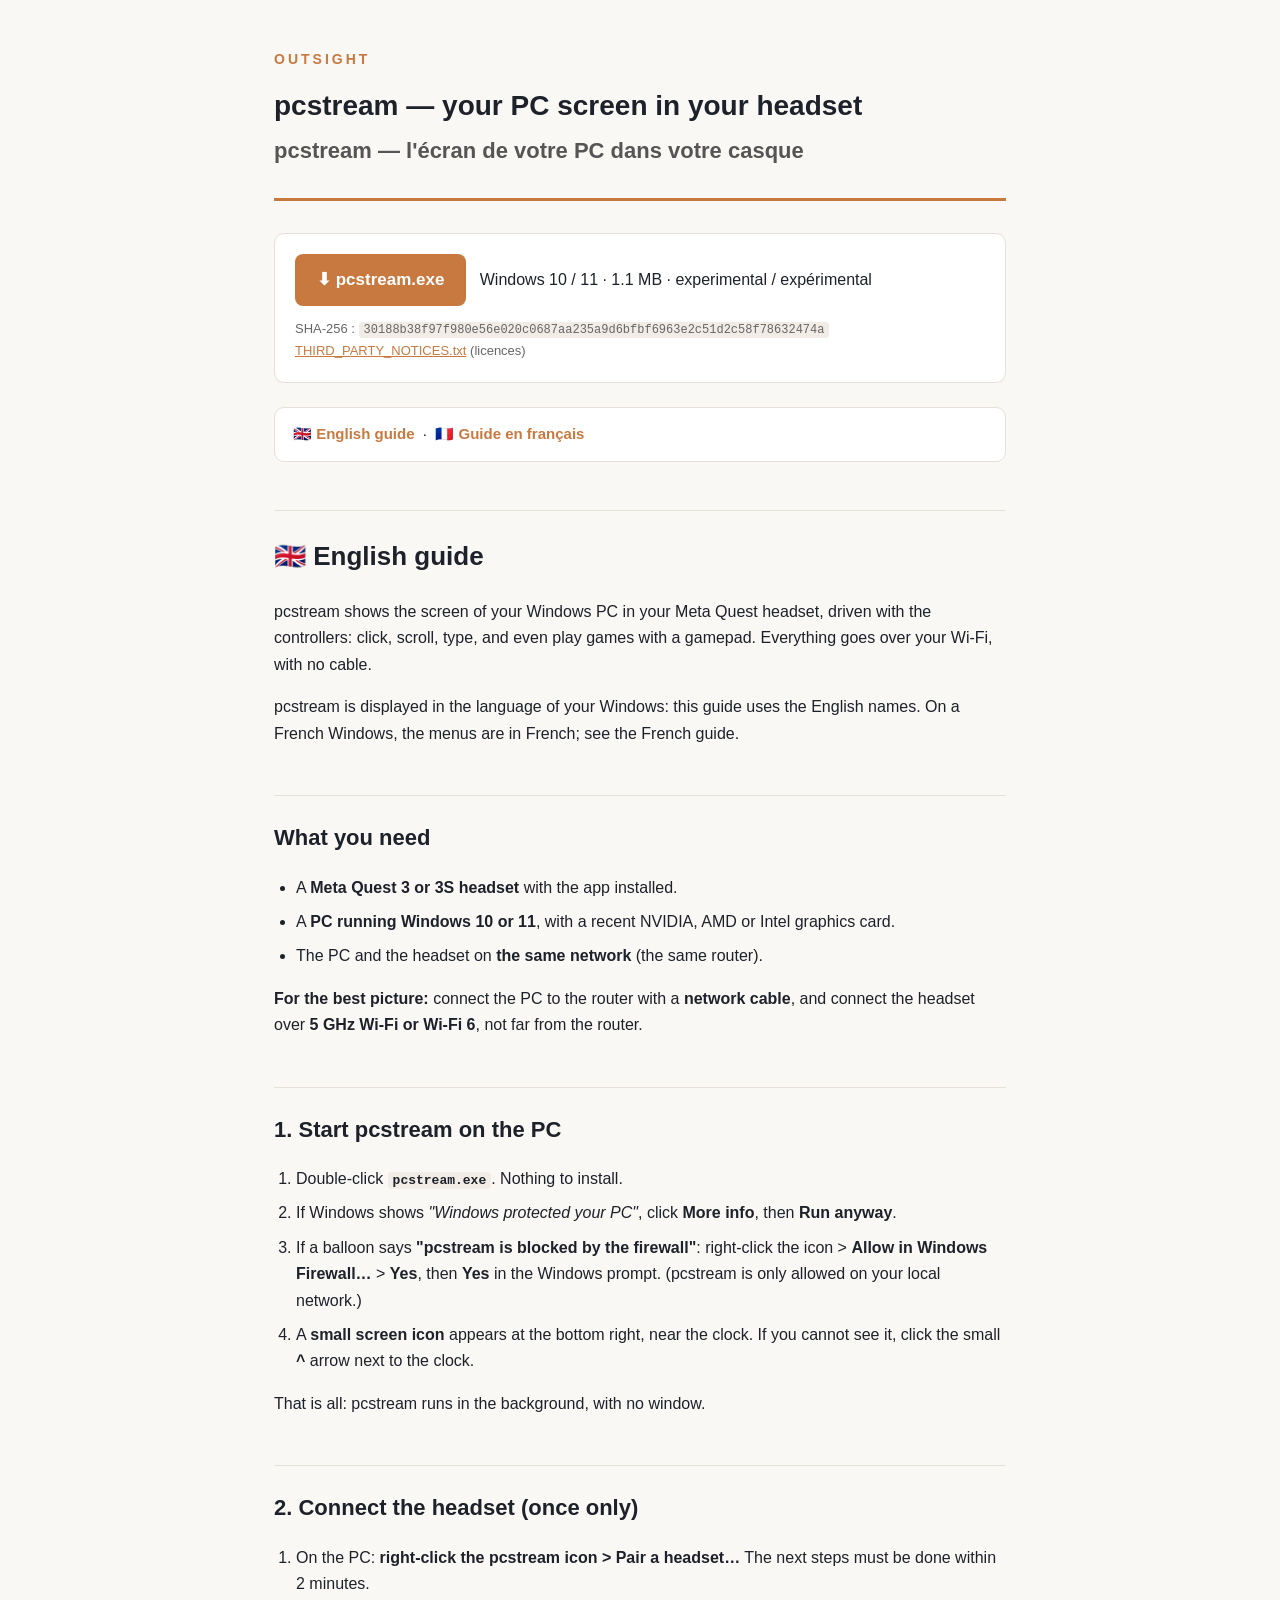
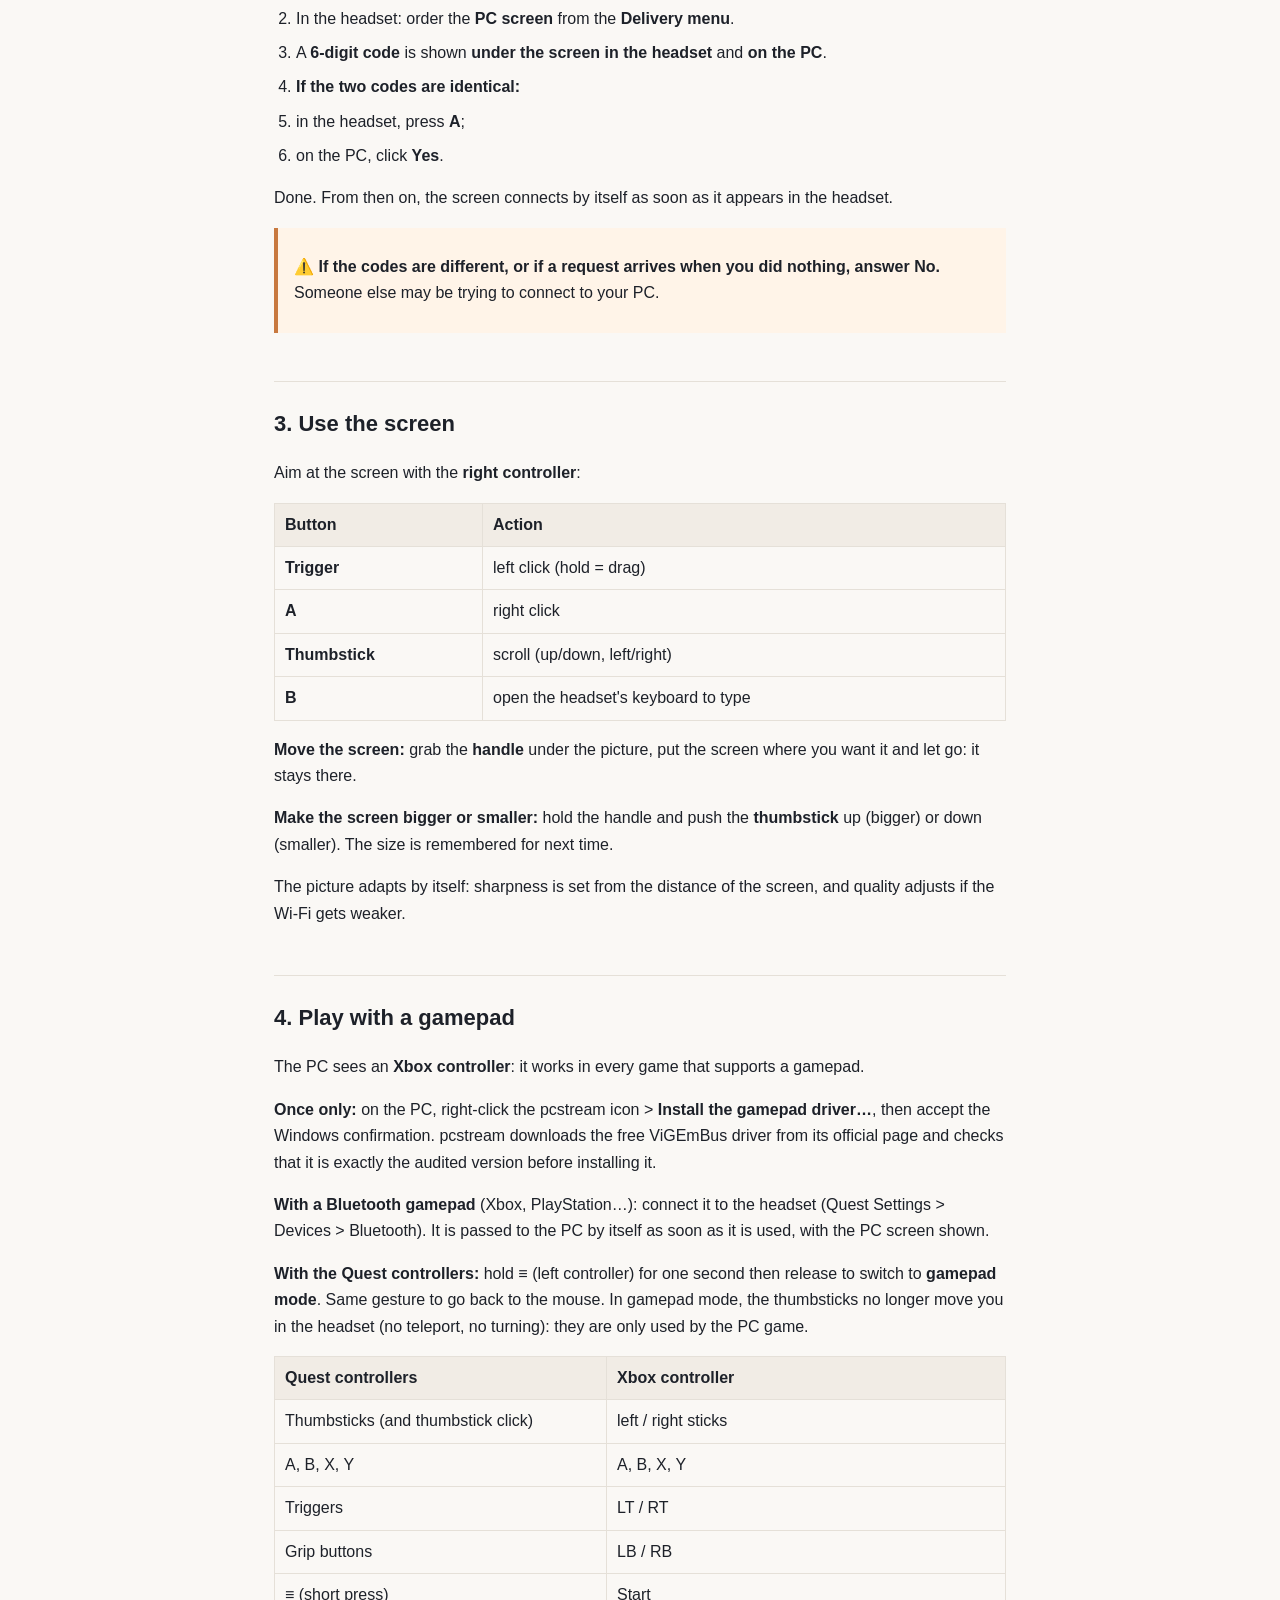
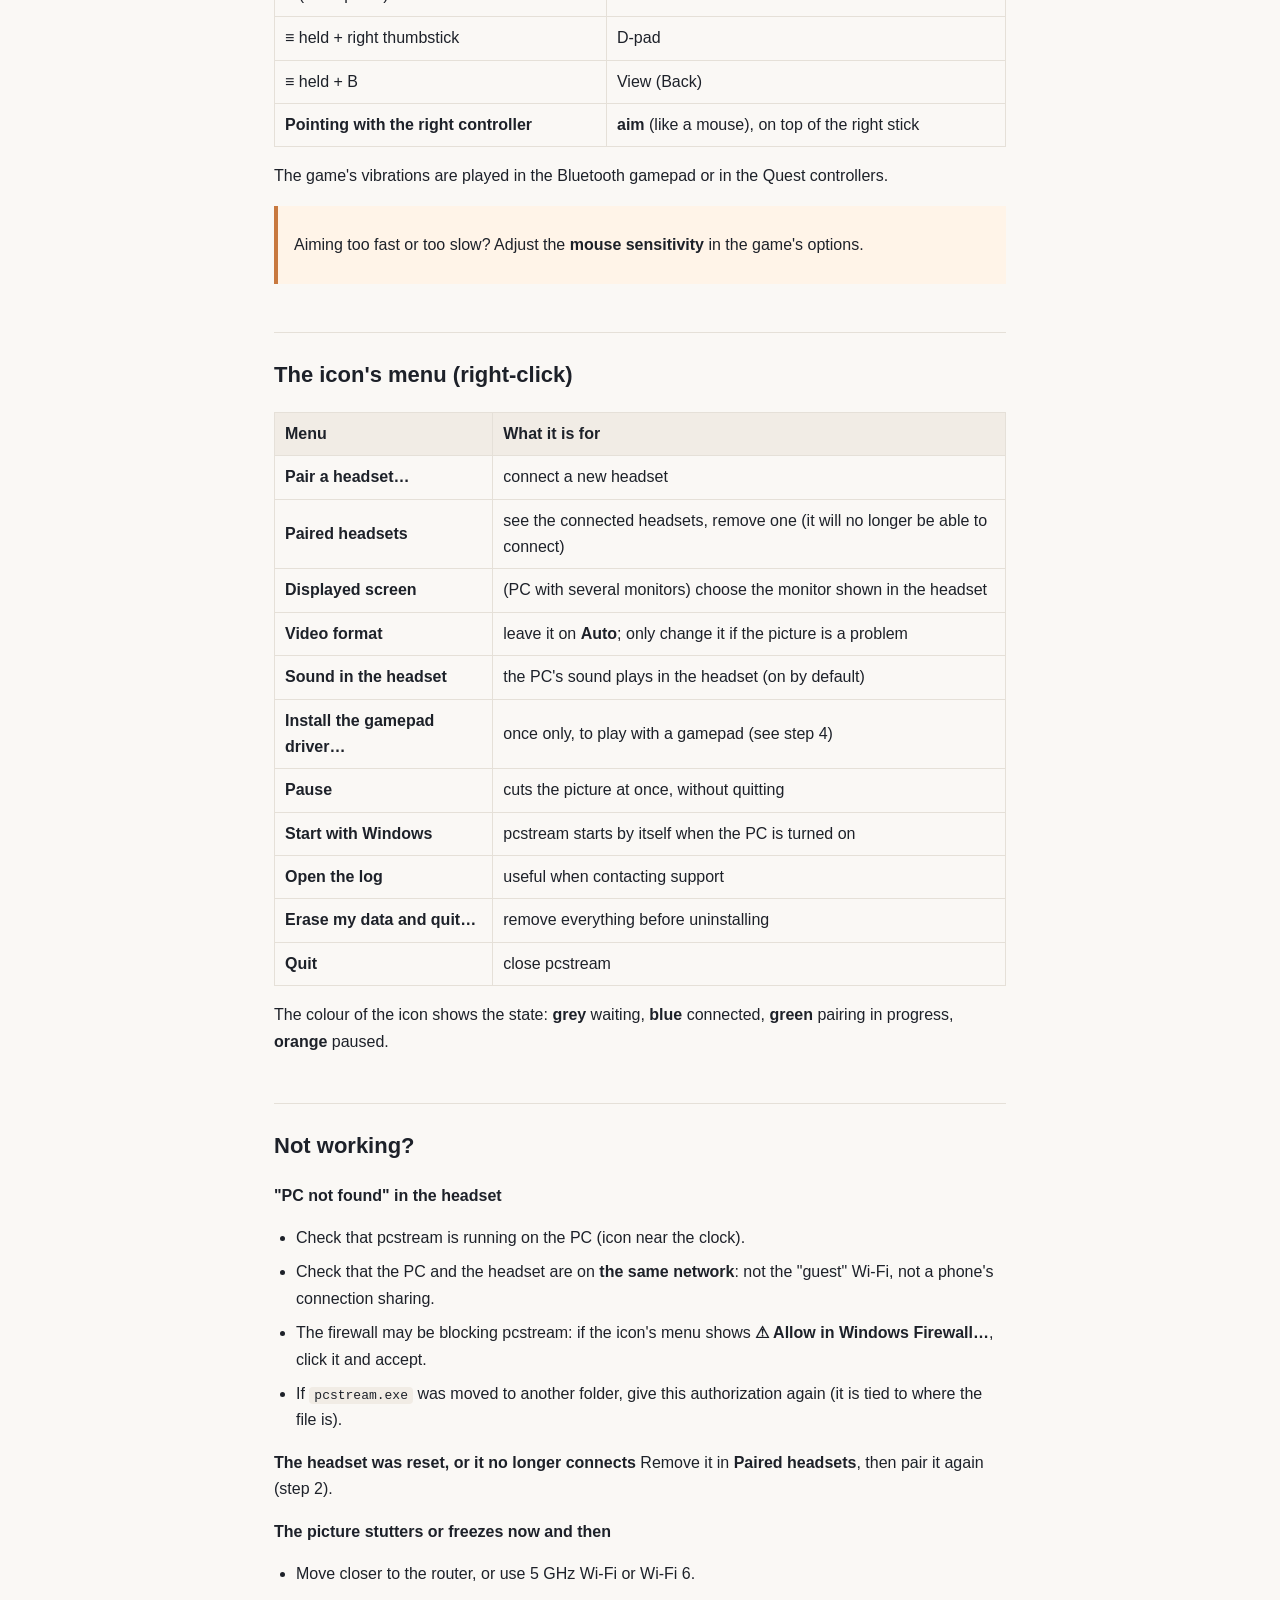
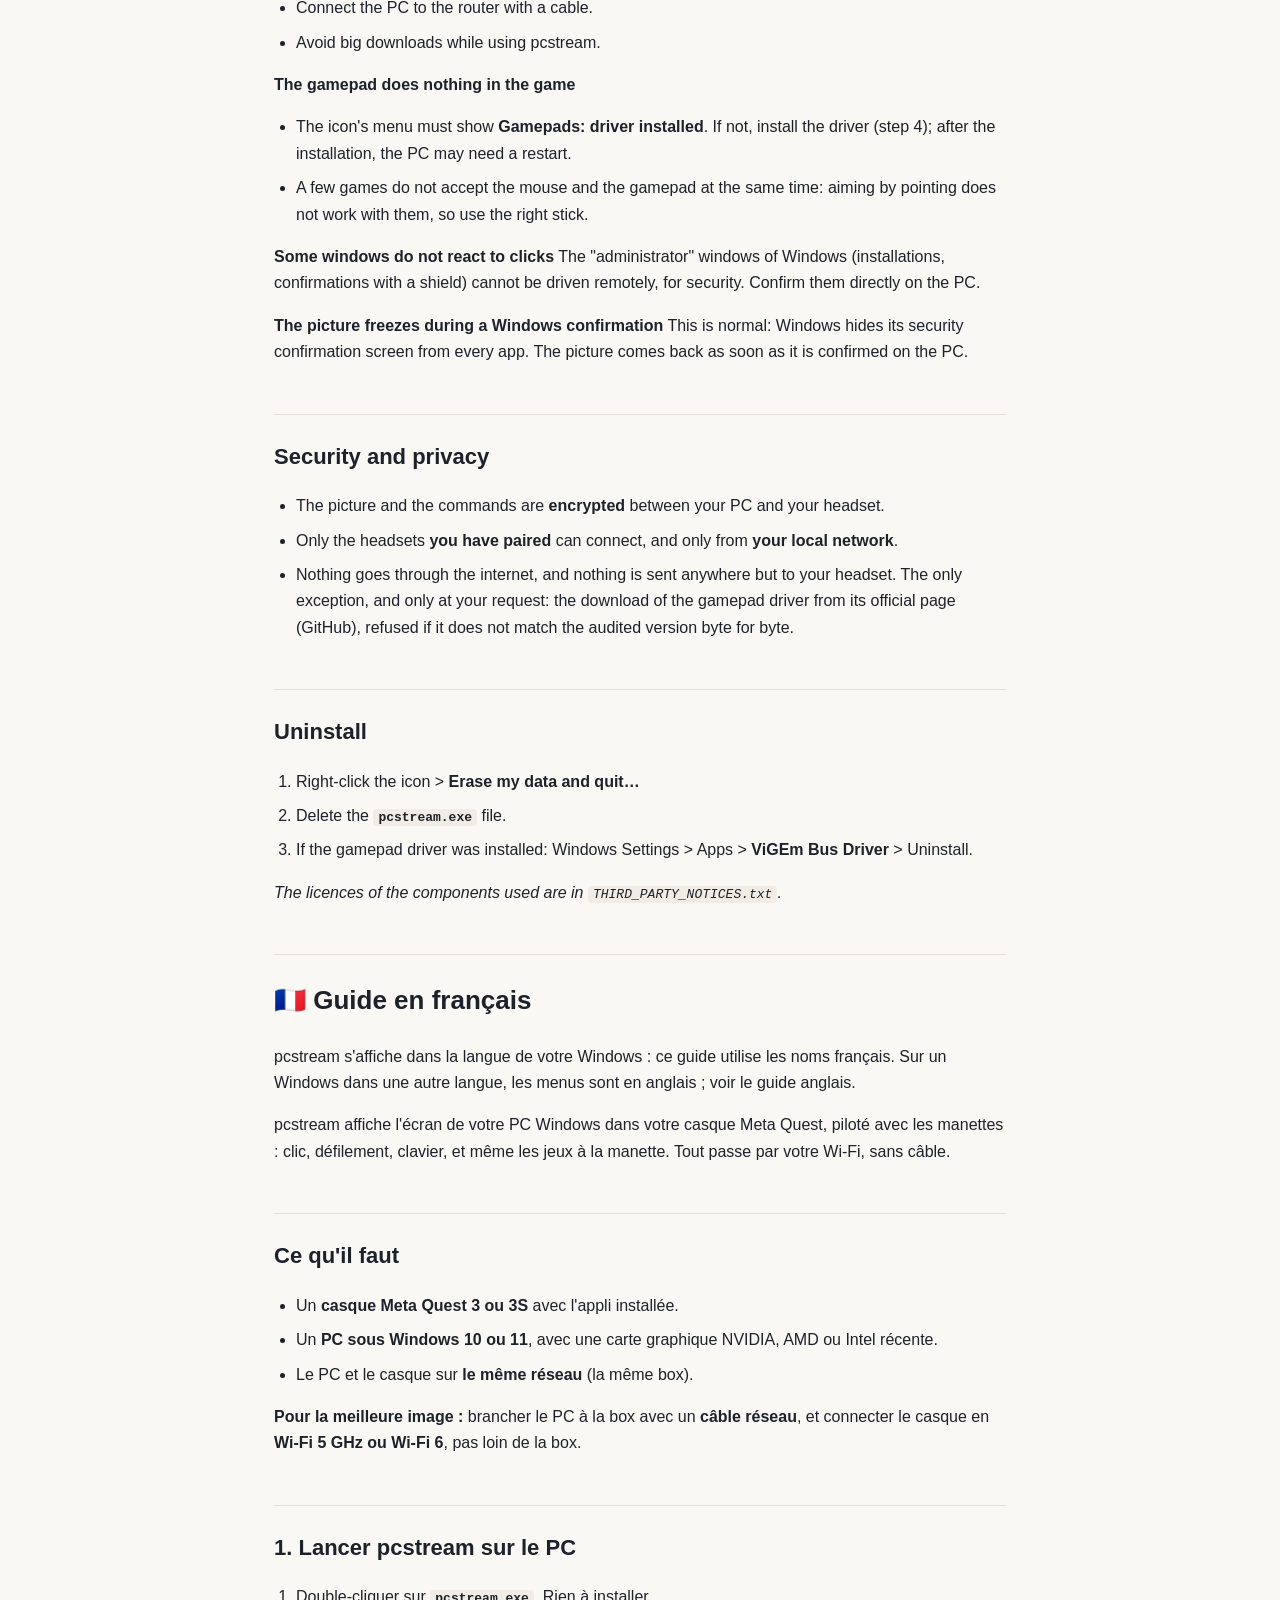
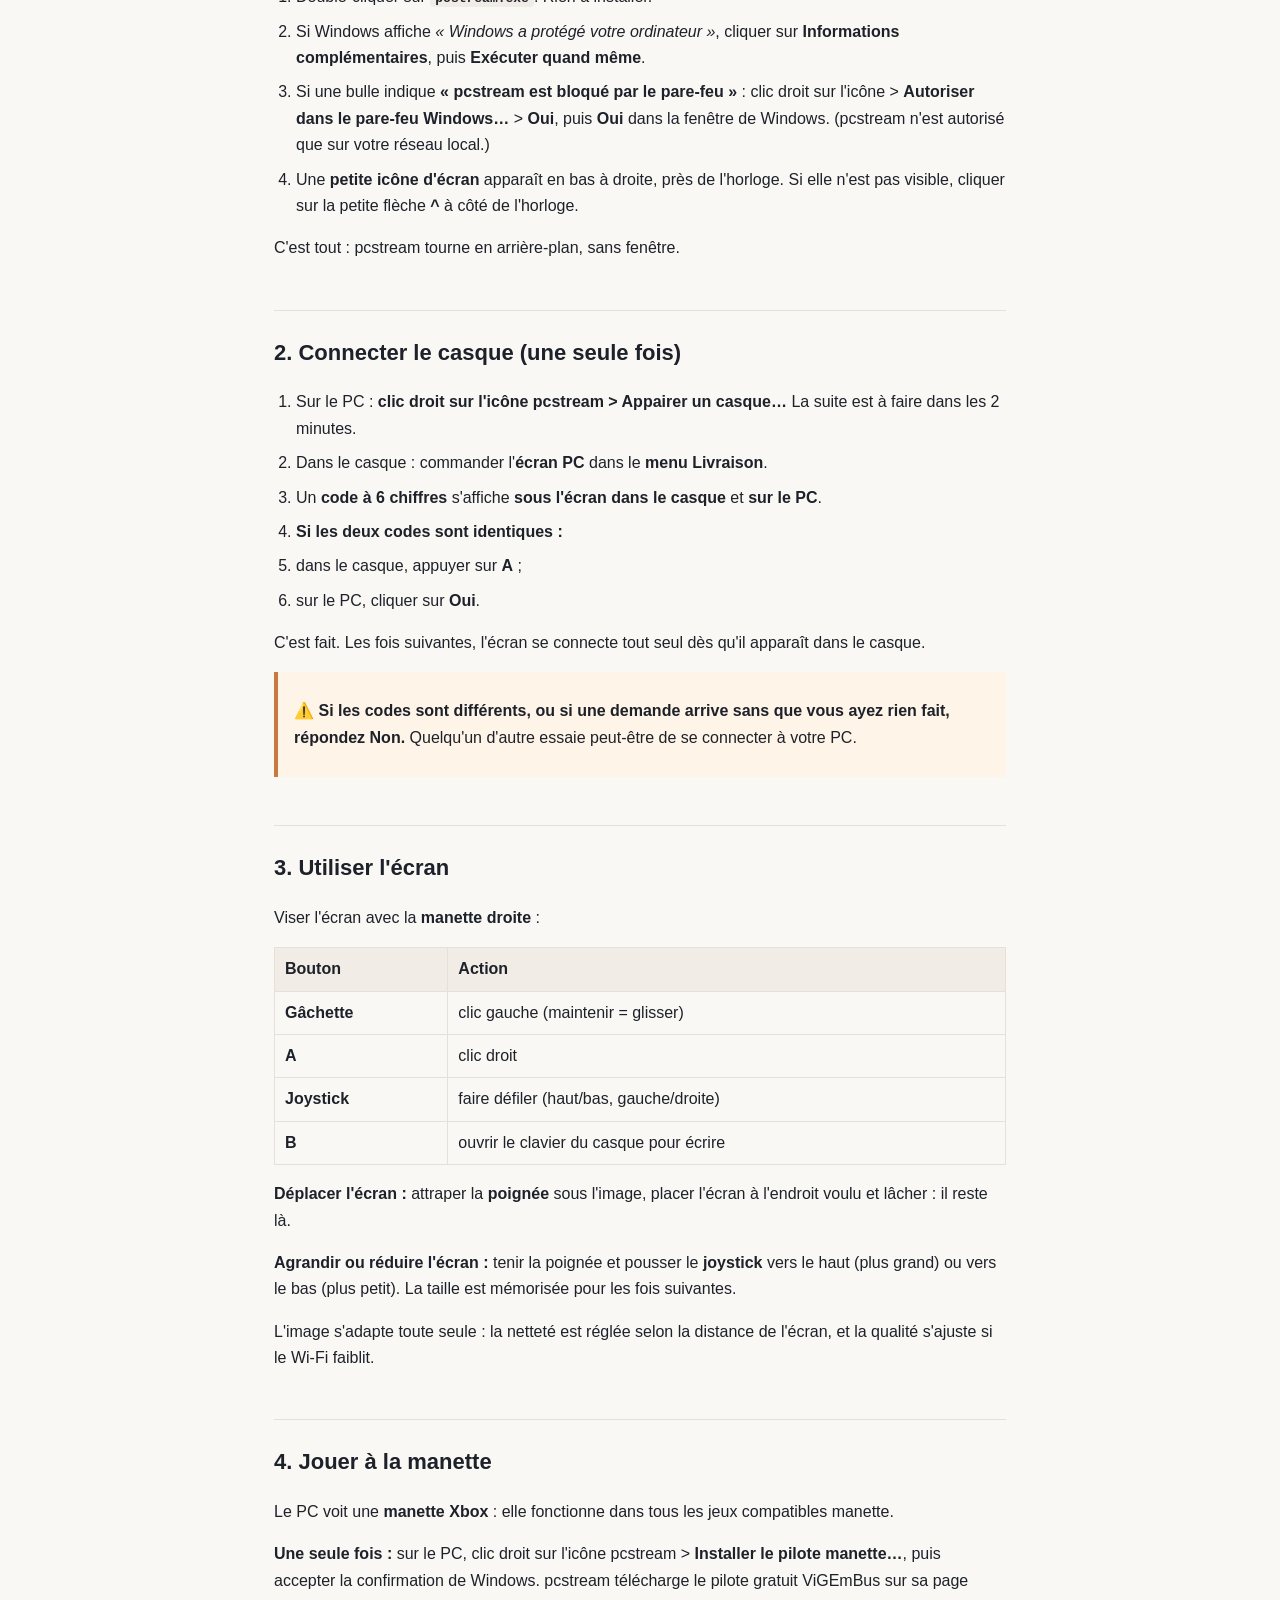
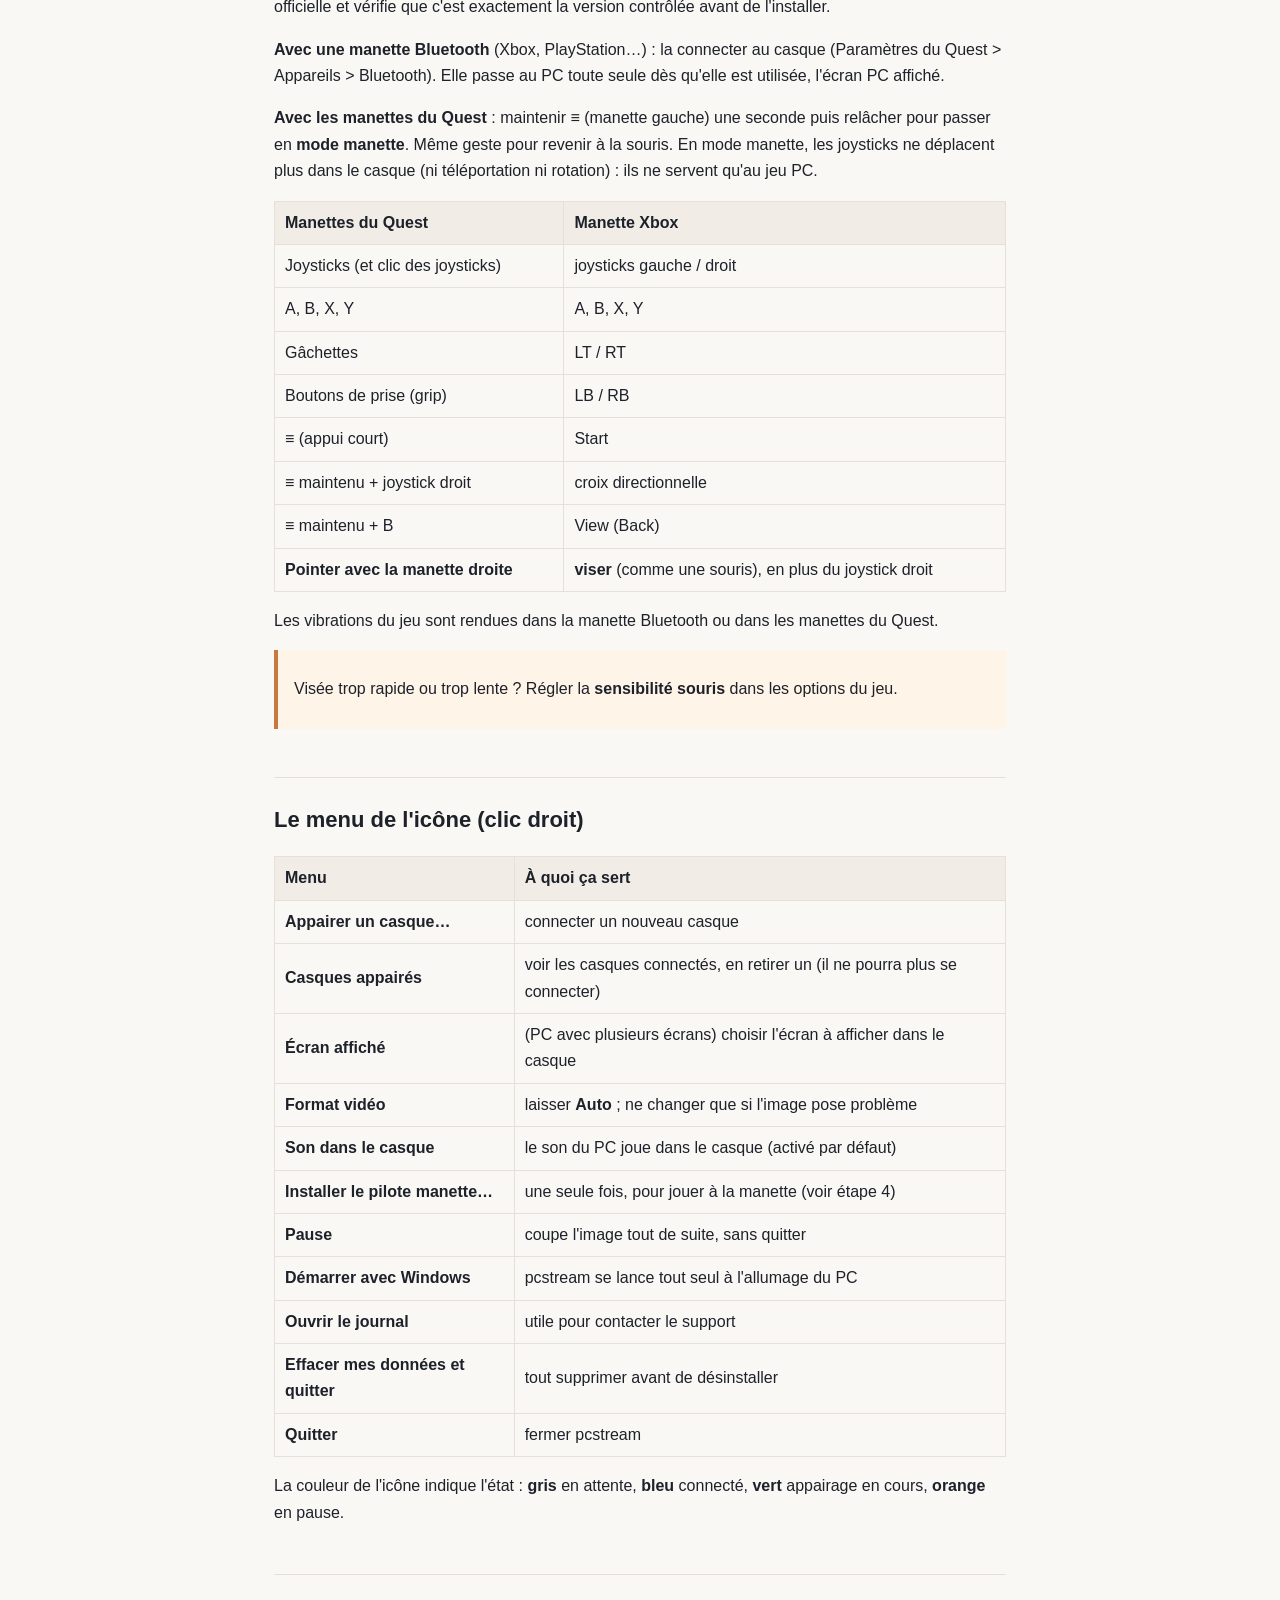
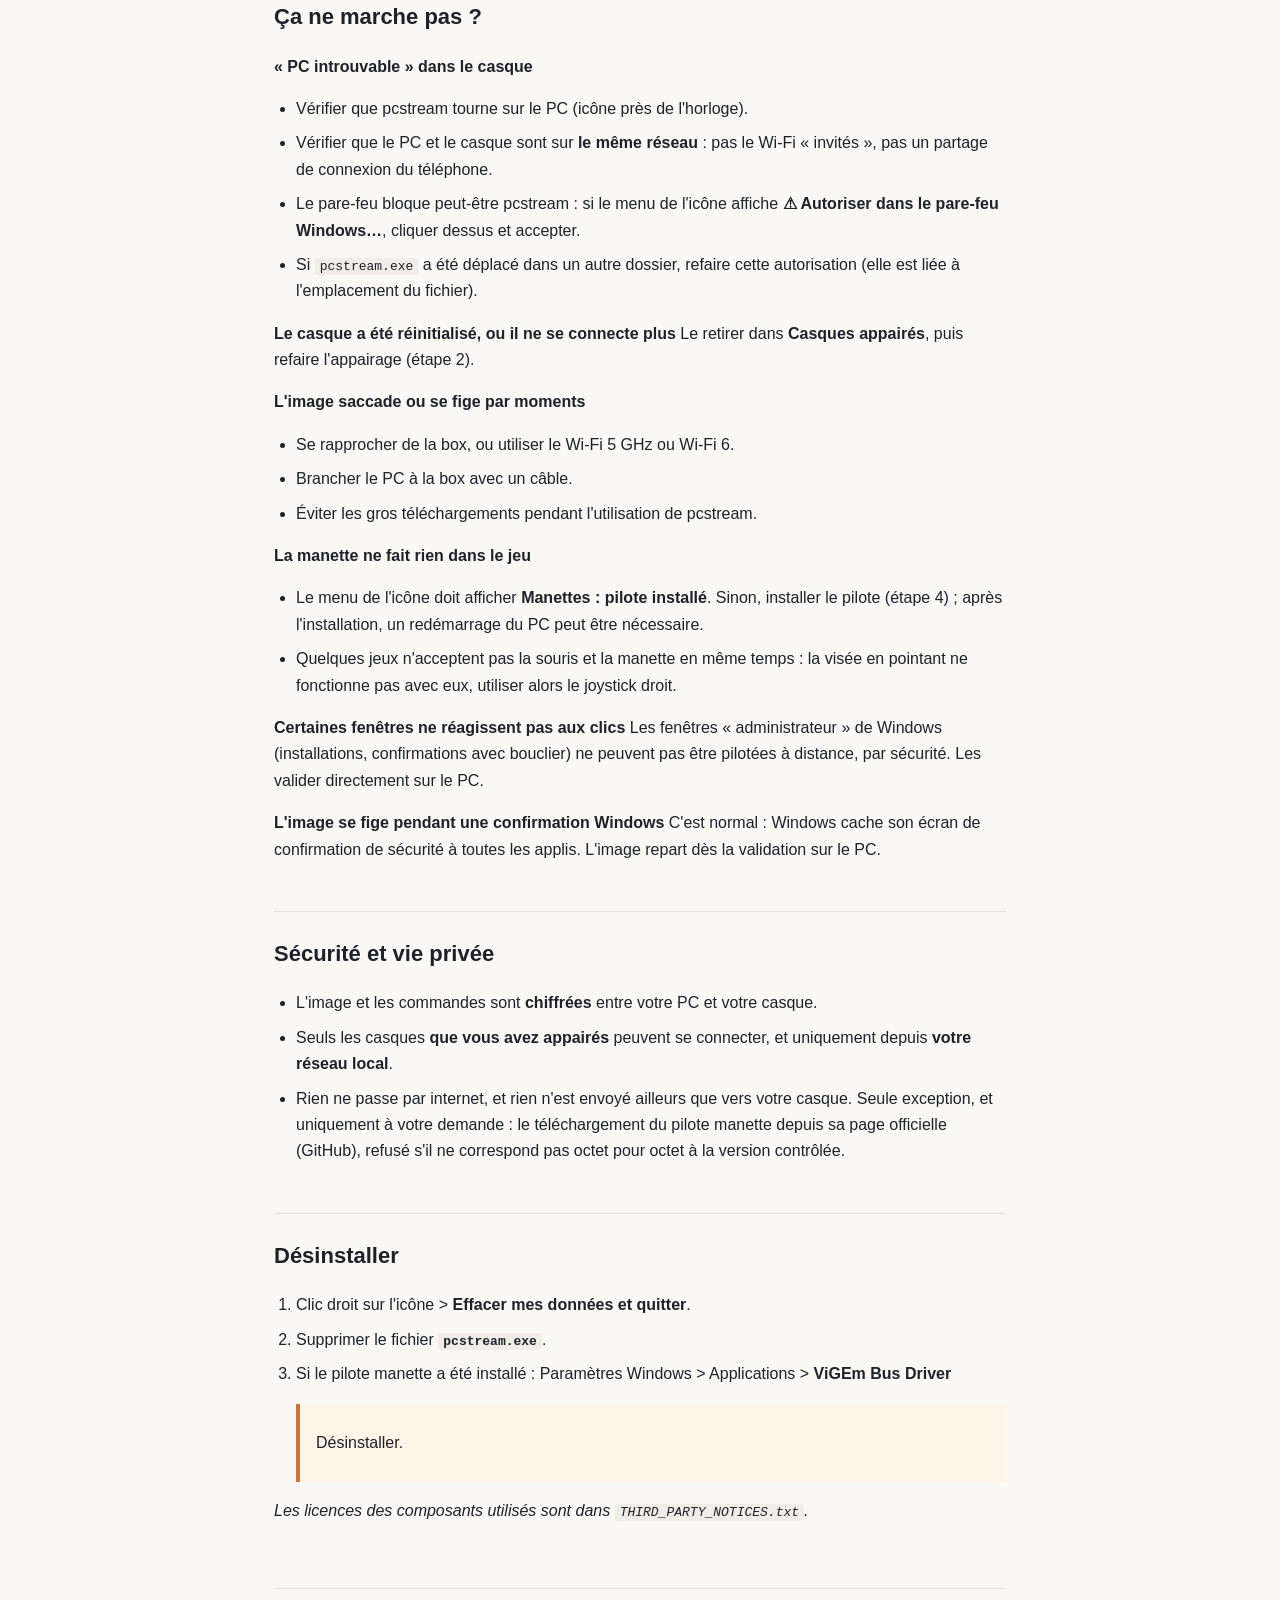
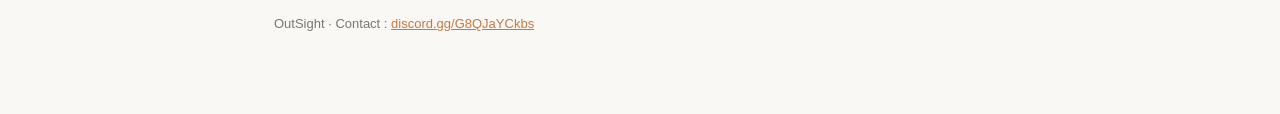
==== pcstream/index.html @ e1e71367 "Add /pcstream download page (pcstream.exe, notices, SHA-256, EN/FR guide) Co-Authored-By: Claude Opu" ====
<!DOCTYPE html>
<html lang="en">
<head>
<meta charset="UTF-8">
<meta name="viewport" content="width=device-width, initial-scale=1.0">
<title>pcstream — OutSight</title>
<link rel="icon" type="image/png" href="/favicon.png">
<style>
  :root { --accent: #c8793f; }
  * { box-sizing: border-box; }
  body {
    font-family: -apple-system, BlinkMacSystemFont, "Segoe UI", Roboto, Helvetica, Arial, sans-serif;
    line-height: 1.65; color: #1d2129; background: #faf8f5; margin: 0; padding: 0;
  }
  .wrap { max-width: 780px; margin: 0 auto; padding: 48px 24px 80px; }
  header { border-bottom: 3px solid var(--accent); padding-bottom: 24px; margin-bottom: 32px; }
  header .brand { font-size: 14px; letter-spacing: 3px; text-transform: uppercase; color: var(--accent); font-weight: 700; }
  h1 { font-size: 28px; margin: 12px 0 4px; }
  h1.fr { color: #555; font-size: 22px; margin-top: 0; font-weight: 600; }
  .dl { background: #fff; border: 1px solid #e5e0d8; border-radius: 10px; padding: 20px; margin-bottom: 24px; }
  .btn { display: inline-block; background: var(--accent); color: #fff; text-decoration: none; font-weight: 700;
    padding: 12px 22px; border-radius: 8px; font-size: 17px; }
  .dl .small { color: #666; font-size: 13px; margin-top: 12px; overflow-wrap: anywhere; }
  .dl code { font-size: 12px; }
  nav.lang { background: #fff; border: 1px solid #e5e0d8; border-radius: 10px; padding: 14px 18px; margin-bottom: 36px; font-size: 15px; }
  nav.lang a { color: var(--accent); text-decoration: none; font-weight: 600; }
  h2 { font-size: 22px; margin-top: 48px; padding-top: 24px; border-top: 1px solid #e5e0d8; }
  h2.lang { font-size: 26px; }
  h3 { font-size: 17px; margin-top: 32px; color: #333; }
  ul, ol { padding-left: 22px; }
  li { margin-bottom: 8px; }
  a { color: var(--accent); }
  hr { display: none; }
  table { border-collapse: collapse; width: 100%; margin: 12px 0; }
  th, td { border: 1px solid #e5e0d8; padding: 8px 10px; text-align: left; }
  th { background: #f1ece5; }
  blockquote { margin: 16px 0; padding: 10px 16px; background: #fff4e8; border-left: 4px solid var(--accent); }
  code { background: #f1ece5; padding: 1px 5px; border-radius: 4px; }
  footer { margin-top: 64px; padding-top: 24px; border-top: 1px solid #e5e0d8; color: #777; font-size: 13px; }
</style>
</head>
<body>
<div class="wrap">

<header>
  <div class="brand"><a href="/" style="text-decoration:none">OutSight</a></div>
  <h1>pcstream — your PC screen in your headset</h1>
  <h1 class="fr">pcstream — l'écran de votre PC dans votre casque</h1>
</header>

<div class="dl">
  <a class="btn" href="pcstream.exe" download>⬇ pcstream.exe</a>
  &nbsp; Windows 10 / 11 · 1.1 MB · experimental / expérimental
  <div class="small">
    SHA-256 : <code>30188b38f97f980e56e020c0687aa235a9d6bfbf6963e2c51d2c58f78632474a</code><br>
    <a href="THIRD_PARTY_NOTICES.txt">THIRD_PARTY_NOTICES.txt</a> (licences)
  </div>
</div>

<nav class="lang">
  🇬🇧 <a href="#en">English guide</a> &nbsp;·&nbsp; 🇫🇷 <a href="#fr">Guide en français</a>
</nav>

<h2 id="en" class="lang">🇬🇧 English guide</h2>
<p>pcstream shows the screen of your Windows PC in your Meta Quest headset, driven with the
controllers: click, scroll, type, and even play games with a gamepad. Everything goes over your
Wi-Fi, with no cable.</p>
<p>pcstream is displayed in the language of your Windows: this guide uses the English names. On a
French Windows, the menus are in French; see the French guide.</p>
<hr />
<h2>What you need</h2>
<ul>
<li>A <strong>Meta Quest 3 or 3S headset</strong> with the app installed.</li>
<li>A <strong>PC running Windows 10 or 11</strong>, with a recent NVIDIA, AMD or Intel graphics card.</li>
<li>The PC and the headset on <strong>the same network</strong> (the same router).</li>
</ul>
<p><strong>For the best picture:</strong> connect the PC to the router with a <strong>network cable</strong>, and connect the
headset over <strong>5 GHz Wi-Fi or Wi-Fi 6</strong>, not far from the router.</p>
<hr />
<h2>1. Start pcstream on the PC</h2>
<ol>
<li>Double-click <strong><code>pcstream.exe</code></strong>. Nothing to install.</li>
<li>If Windows shows <em>"Windows protected your PC"</em>, click <strong>More info</strong>, then <strong>Run anyway</strong>.</li>
<li>If a balloon says <strong>"pcstream is blocked by the firewall"</strong>: right-click the icon &gt;
   <strong>Allow in Windows Firewall…</strong> &gt; <strong>Yes</strong>, then <strong>Yes</strong> in the Windows prompt.
   (pcstream is only allowed on your local network.)</li>
<li>A <strong>small screen icon</strong> appears at the bottom right, near the clock. If you cannot see it,
   click the small <strong>^</strong> arrow next to the clock.</li>
</ol>
<p>That is all: pcstream runs in the background, with no window.</p>
<hr />
<h2>2. Connect the headset (once only)</h2>
<ol>
<li>On the PC: <strong>right-click the pcstream icon &gt; Pair a headset…</strong>
   The next steps must be done within 2 minutes.</li>
<li>In the headset: order the <strong>PC screen</strong> from the <strong>Delivery menu</strong>.</li>
<li>A <strong>6-digit code</strong> is shown <strong>under the screen in the headset</strong> and <strong>on the PC</strong>.</li>
<li><strong>If the two codes are identical:</strong></li>
<li>in the headset, press <strong>A</strong>;</li>
<li>on the PC, click <strong>Yes</strong>.</li>
</ol>
<p>Done. From then on, the screen connects by itself as soon as it appears in the headset.</p>
<blockquote>
<p>⚠️ <strong>If the codes are different, or if a request arrives when you did nothing, answer No.</strong>
Someone else may be trying to connect to your PC.</p>
</blockquote>
<hr />
<h2>3. Use the screen</h2>
<p>Aim at the screen with the <strong>right controller</strong>:</p>
<table>
<thead>
<tr>
<th>Button</th>
<th>Action</th>
</tr>
</thead>
<tbody>
<tr>
<td><strong>Trigger</strong></td>
<td>left click (hold = drag)</td>
</tr>
<tr>
<td><strong>A</strong></td>
<td>right click</td>
</tr>
<tr>
<td><strong>Thumbstick</strong></td>
<td>scroll (up/down, left/right)</td>
</tr>
<tr>
<td><strong>B</strong></td>
<td>open the headset's keyboard to type</td>
</tr>
</tbody>
</table>
<p><strong>Move the screen:</strong> grab the <strong>handle</strong> under the picture, put the screen where you want it and
let go: it stays there.</p>
<p><strong>Make the screen bigger or smaller:</strong> hold the handle and push the <strong>thumbstick</strong> up (bigger) or
down (smaller). The size is remembered for next time.</p>
<p>The picture adapts by itself: sharpness is set from the distance of the screen, and quality
adjusts if the Wi-Fi gets weaker.</p>
<hr />
<h2>4. Play with a gamepad</h2>
<p>The PC sees an <strong>Xbox controller</strong>: it works in every game that supports a gamepad.</p>
<p><strong>Once only:</strong> on the PC, right-click the pcstream icon &gt; <strong>Install the gamepad driver…</strong>, then
accept the Windows confirmation. pcstream downloads the free ViGEmBus driver from its official
page and checks that it is exactly the audited version before installing it.</p>
<p><strong>With a Bluetooth gamepad</strong> (Xbox, PlayStation…): connect it to the headset (Quest Settings &gt;
Devices &gt; Bluetooth). It is passed to the PC by itself as soon as it is used, with the PC screen
shown.</p>
<p><strong>With the Quest controllers:</strong> hold <strong>≡</strong> (left controller) for one second then release to
switch to <strong>gamepad mode</strong>. Same gesture to go back to the mouse. In gamepad mode, the
thumbsticks no longer move you in the headset (no teleport, no turning): they are only used by
the PC game.</p>
<table>
<thead>
<tr>
<th>Quest controllers</th>
<th>Xbox controller</th>
</tr>
</thead>
<tbody>
<tr>
<td>Thumbsticks (and thumbstick click)</td>
<td>left / right sticks</td>
</tr>
<tr>
<td>A, B, X, Y</td>
<td>A, B, X, Y</td>
</tr>
<tr>
<td>Triggers</td>
<td>LT / RT</td>
</tr>
<tr>
<td>Grip buttons</td>
<td>LB / RB</td>
</tr>
<tr>
<td>≡ (short press)</td>
<td>Start</td>
</tr>
<tr>
<td>≡ held + right thumbstick</td>
<td>D-pad</td>
</tr>
<tr>
<td>≡ held + B</td>
<td>View (Back)</td>
</tr>
<tr>
<td><strong>Pointing with the right controller</strong></td>
<td><strong>aim</strong> (like a mouse), on top of the right stick</td>
</tr>
</tbody>
</table>
<p>The game's vibrations are played in the Bluetooth gamepad or in the Quest controllers.</p>
<blockquote>
<p>Aiming too fast or too slow? Adjust the <strong>mouse sensitivity</strong> in the game's options.</p>
</blockquote>
<hr />
<h2>The icon's menu (right-click)</h2>
<table>
<thead>
<tr>
<th>Menu</th>
<th>What it is for</th>
</tr>
</thead>
<tbody>
<tr>
<td><strong>Pair a headset…</strong></td>
<td>connect a new headset</td>
</tr>
<tr>
<td><strong>Paired headsets</strong></td>
<td>see the connected headsets, remove one (it will no longer be able to connect)</td>
</tr>
<tr>
<td><strong>Displayed screen</strong></td>
<td>(PC with several monitors) choose the monitor shown in the headset</td>
</tr>
<tr>
<td><strong>Video format</strong></td>
<td>leave it on <strong>Auto</strong>; only change it if the picture is a problem</td>
</tr>
<tr>
<td><strong>Sound in the headset</strong></td>
<td>the PC's sound plays in the headset (on by default)</td>
</tr>
<tr>
<td><strong>Install the gamepad driver…</strong></td>
<td>once only, to play with a gamepad (see step 4)</td>
</tr>
<tr>
<td><strong>Pause</strong></td>
<td>cuts the picture at once, without quitting</td>
</tr>
<tr>
<td><strong>Start with Windows</strong></td>
<td>pcstream starts by itself when the PC is turned on</td>
</tr>
<tr>
<td><strong>Open the log</strong></td>
<td>useful when contacting support</td>
</tr>
<tr>
<td><strong>Erase my data and quit…</strong></td>
<td>remove everything before uninstalling</td>
</tr>
<tr>
<td><strong>Quit</strong></td>
<td>close pcstream</td>
</tr>
</tbody>
</table>
<p>The colour of the icon shows the state: <strong>grey</strong> waiting, <strong>blue</strong> connected,
<strong>green</strong> pairing in progress, <strong>orange</strong> paused.</p>
<hr />
<h2>Not working?</h2>
<p><strong>"PC not found" in the headset</strong></p>
<ul>
<li>Check that pcstream is running on the PC (icon near the clock).</li>
<li>Check that the PC and the headset are on <strong>the same network</strong>: not the "guest" Wi-Fi, not a
  phone's connection sharing.</li>
<li>The firewall may be blocking pcstream: if the icon's menu shows
  <strong>⚠ Allow in Windows Firewall…</strong>, click it and accept.</li>
<li>If <code>pcstream.exe</code> was moved to another folder, give this authorization again (it is tied to
  where the file is).</li>
</ul>
<p><strong>The headset was reset, or it no longer connects</strong>
Remove it in <strong>Paired headsets</strong>, then pair it again (step 2).</p>
<p><strong>The picture stutters or freezes now and then</strong></p>
<ul>
<li>Move closer to the router, or use 5 GHz Wi-Fi or Wi-Fi 6.</li>
<li>Connect the PC to the router with a cable.</li>
<li>Avoid big downloads while using pcstream.</li>
</ul>
<p><strong>The gamepad does nothing in the game</strong></p>
<ul>
<li>The icon's menu must show <strong>Gamepads: driver installed</strong>. If not, install the driver
  (step 4); after the installation, the PC may need a restart.</li>
<li>A few games do not accept the mouse and the gamepad at the same time: aiming by pointing does
  not work with them, so use the right stick.</li>
</ul>
<p><strong>Some windows do not react to clicks</strong>
The "administrator" windows of Windows (installations, confirmations with a shield) cannot be
driven remotely, for security. Confirm them directly on the PC.</p>
<p><strong>The picture freezes during a Windows confirmation</strong>
This is normal: Windows hides its security confirmation screen from every app. The picture
comes back as soon as it is confirmed on the PC.</p>
<hr />
<h2>Security and privacy</h2>
<ul>
<li>The picture and the commands are <strong>encrypted</strong> between your PC and your headset.</li>
<li>Only the headsets <strong>you have paired</strong> can connect, and only from <strong>your local network</strong>.</li>
<li>Nothing goes through the internet, and nothing is sent anywhere but to your headset. The only
  exception, and only at your request: the download of the gamepad driver from its official page
  (GitHub), refused if it does not match the audited version byte for byte.</li>
</ul>
<hr />
<h2>Uninstall</h2>
<ol>
<li>Right-click the icon &gt; <strong>Erase my data and quit…</strong></li>
<li>Delete the <strong><code>pcstream.exe</code></strong> file.</li>
<li>If the gamepad driver was installed: Windows Settings &gt; Apps &gt; <strong>ViGEm Bus Driver</strong> &gt;
   Uninstall.</li>
</ol>
<hr />
<p><em>The licences of the components used are in <code>THIRD_PARTY_NOTICES.txt</code>.</em></p>

<h2 id="fr" class="lang">🇫🇷 Guide en français</h2>
<p>pcstream s'affiche dans la langue de votre Windows : ce guide utilise les noms français. Sur un
Windows dans une autre langue, les menus sont en anglais ; voir le guide anglais.</p>
<p>pcstream affiche l'écran de votre PC Windows dans votre casque Meta Quest, piloté avec les
manettes : clic, défilement, clavier, et même les jeux à la manette. Tout passe par votre Wi-Fi,
sans câble.</p>
<hr />
<h2>Ce qu'il faut</h2>
<ul>
<li>Un <strong>casque Meta Quest 3 ou 3S</strong> avec l'appli installée.</li>
<li>Un <strong>PC sous Windows 10 ou 11</strong>, avec une carte graphique NVIDIA, AMD ou Intel récente.</li>
<li>Le PC et le casque sur <strong>le même réseau</strong> (la même box).</li>
</ul>
<p><strong>Pour la meilleure image :</strong> brancher le PC à la box avec un <strong>câble réseau</strong>, et connecter le
casque en <strong>Wi-Fi 5 GHz ou Wi-Fi 6</strong>, pas loin de la box.</p>
<hr />
<h2>1. Lancer pcstream sur le PC</h2>
<ol>
<li>Double-cliquer sur <strong><code>pcstream.exe</code></strong>. Rien à installer.</li>
<li>Si Windows affiche <em>« Windows a protégé votre ordinateur »</em>, cliquer sur
   <strong>Informations complémentaires</strong>, puis <strong>Exécuter quand même</strong>.</li>
<li>Si une bulle indique <strong>« pcstream est bloqué par le pare-feu »</strong> : clic droit sur l'icône &gt;
   <strong>Autoriser dans le pare-feu Windows…</strong> &gt; <strong>Oui</strong>, puis <strong>Oui</strong> dans la fenêtre de Windows.
   (pcstream n'est autorisé que sur votre réseau local.)</li>
<li>Une <strong>petite icône d'écran</strong> apparaît en bas à droite, près de l'horloge. Si elle n'est pas
   visible, cliquer sur la petite flèche <strong>^</strong> à côté de l'horloge.</li>
</ol>
<p>C'est tout : pcstream tourne en arrière-plan, sans fenêtre.</p>
<hr />
<h2>2. Connecter le casque (une seule fois)</h2>
<ol>
<li>Sur le PC : <strong>clic droit sur l'icône pcstream &gt; Appairer un casque…</strong>
   La suite est à faire dans les 2 minutes.</li>
<li>Dans le casque : commander l'<strong>écran PC</strong> dans le <strong>menu Livraison</strong>.</li>
<li>Un <strong>code à 6 chiffres</strong> s'affiche <strong>sous l'écran dans le casque</strong> et <strong>sur le PC</strong>.</li>
<li><strong>Si les deux codes sont identiques :</strong></li>
<li>dans le casque, appuyer sur <strong>A</strong> ;</li>
<li>sur le PC, cliquer sur <strong>Oui</strong>.</li>
</ol>
<p>C'est fait. Les fois suivantes, l'écran se connecte tout seul dès qu'il apparaît dans le casque.</p>
<blockquote>
<p>⚠️ <strong>Si les codes sont différents, ou si une demande arrive sans que vous ayez rien fait,
répondez Non.</strong> Quelqu'un d'autre essaie peut-être de se connecter à votre PC.</p>
</blockquote>
<hr />
<h2>3. Utiliser l'écran</h2>
<p>Viser l'écran avec la <strong>manette droite</strong> :</p>
<table>
<thead>
<tr>
<th>Bouton</th>
<th>Action</th>
</tr>
</thead>
<tbody>
<tr>
<td><strong>Gâchette</strong></td>
<td>clic gauche (maintenir = glisser)</td>
</tr>
<tr>
<td><strong>A</strong></td>
<td>clic droit</td>
</tr>
<tr>
<td><strong>Joystick</strong></td>
<td>faire défiler (haut/bas, gauche/droite)</td>
</tr>
<tr>
<td><strong>B</strong></td>
<td>ouvrir le clavier du casque pour écrire</td>
</tr>
</tbody>
</table>
<p><strong>Déplacer l'écran :</strong> attraper la <strong>poignée</strong> sous l'image, placer l'écran à l'endroit voulu et
lâcher : il reste là.</p>
<p><strong>Agrandir ou réduire l'écran :</strong> tenir la poignée et pousser le <strong>joystick</strong> vers le haut
(plus grand) ou vers le bas (plus petit). La taille est mémorisée pour les fois suivantes.</p>
<p>L'image s'adapte toute seule : la netteté est réglée selon la distance de l'écran, et la
qualité s'ajuste si le Wi-Fi faiblit.</p>
<hr />
<h2>4. Jouer à la manette</h2>
<p>Le PC voit une <strong>manette Xbox</strong> : elle fonctionne dans tous les jeux compatibles manette.</p>
<p><strong>Une seule fois :</strong> sur le PC, clic droit sur l'icône pcstream &gt; <strong>Installer le pilote
manette…</strong>, puis accepter la confirmation de Windows. pcstream télécharge le pilote gratuit
ViGEmBus sur sa page officielle et vérifie que c'est exactement la version contrôlée avant de
l'installer.</p>
<p><strong>Avec une manette Bluetooth</strong> (Xbox, PlayStation…) : la connecter au casque (Paramètres du
Quest &gt; Appareils &gt; Bluetooth). Elle passe au PC toute seule dès qu'elle est utilisée, l'écran
PC affiché.</p>
<p><strong>Avec les manettes du Quest</strong> : maintenir <strong>≡</strong> (manette gauche) une seconde puis relâcher pour
passer en <strong>mode manette</strong>. Même geste pour revenir à la souris. En mode manette, les joysticks
ne déplacent plus dans le casque (ni téléportation ni rotation) : ils ne servent qu'au jeu PC.</p>
<table>
<thead>
<tr>
<th>Manettes du Quest</th>
<th>Manette Xbox</th>
</tr>
</thead>
<tbody>
<tr>
<td>Joysticks (et clic des joysticks)</td>
<td>joysticks gauche / droit</td>
</tr>
<tr>
<td>A, B, X, Y</td>
<td>A, B, X, Y</td>
</tr>
<tr>
<td>Gâchettes</td>
<td>LT / RT</td>
</tr>
<tr>
<td>Boutons de prise (grip)</td>
<td>LB / RB</td>
</tr>
<tr>
<td>≡ (appui court)</td>
<td>Start</td>
</tr>
<tr>
<td>≡ maintenu + joystick droit</td>
<td>croix directionnelle</td>
</tr>
<tr>
<td>≡ maintenu + B</td>
<td>View (Back)</td>
</tr>
<tr>
<td><strong>Pointer avec la manette droite</strong></td>
<td><strong>viser</strong> (comme une souris), en plus du joystick droit</td>
</tr>
</tbody>
</table>
<p>Les vibrations du jeu sont rendues dans la manette Bluetooth ou dans les manettes du Quest.</p>
<blockquote>
<p>Visée trop rapide ou trop lente ? Régler la <strong>sensibilité souris</strong> dans les options du jeu.</p>
</blockquote>
<hr />
<h2>Le menu de l'icône (clic droit)</h2>
<table>
<thead>
<tr>
<th>Menu</th>
<th>À quoi ça sert</th>
</tr>
</thead>
<tbody>
<tr>
<td><strong>Appairer un casque…</strong></td>
<td>connecter un nouveau casque</td>
</tr>
<tr>
<td><strong>Casques appairés</strong></td>
<td>voir les casques connectés, en retirer un (il ne pourra plus se connecter)</td>
</tr>
<tr>
<td><strong>Écran affiché</strong></td>
<td>(PC avec plusieurs écrans) choisir l'écran à afficher dans le casque</td>
</tr>
<tr>
<td><strong>Format vidéo</strong></td>
<td>laisser <strong>Auto</strong> ; ne changer que si l'image pose problème</td>
</tr>
<tr>
<td><strong>Son dans le casque</strong></td>
<td>le son du PC joue dans le casque (activé par défaut)</td>
</tr>
<tr>
<td><strong>Installer le pilote manette…</strong></td>
<td>une seule fois, pour jouer à la manette (voir étape 4)</td>
</tr>
<tr>
<td><strong>Pause</strong></td>
<td>coupe l'image tout de suite, sans quitter</td>
</tr>
<tr>
<td><strong>Démarrer avec Windows</strong></td>
<td>pcstream se lance tout seul à l'allumage du PC</td>
</tr>
<tr>
<td><strong>Ouvrir le journal</strong></td>
<td>utile pour contacter le support</td>
</tr>
<tr>
<td><strong>Effacer mes données et quitter</strong></td>
<td>tout supprimer avant de désinstaller</td>
</tr>
<tr>
<td><strong>Quitter</strong></td>
<td>fermer pcstream</td>
</tr>
</tbody>
</table>
<p>La couleur de l'icône indique l'état : <strong>gris</strong> en attente, <strong>bleu</strong> connecté,
<strong>vert</strong> appairage en cours, <strong>orange</strong> en pause.</p>
<hr />
<h2>Ça ne marche pas ?</h2>
<p><strong>« PC introuvable » dans le casque</strong></p>
<ul>
<li>Vérifier que pcstream tourne sur le PC (icône près de l'horloge).</li>
<li>Vérifier que le PC et le casque sont sur <strong>le même réseau</strong> : pas le Wi-Fi « invités », pas un
  partage de connexion du téléphone.</li>
<li>Le pare-feu bloque peut-être pcstream : si le menu de l'icône affiche
  <strong>⚠ Autoriser dans le pare-feu Windows…</strong>, cliquer dessus et accepter.</li>
<li>Si <code>pcstream.exe</code> a été déplacé dans un autre dossier, refaire cette autorisation (elle est
  liée à l'emplacement du fichier).</li>
</ul>
<p><strong>Le casque a été réinitialisé, ou il ne se connecte plus</strong>
Le retirer dans <strong>Casques appairés</strong>, puis refaire l'appairage (étape 2).</p>
<p><strong>L'image saccade ou se fige par moments</strong></p>
<ul>
<li>Se rapprocher de la box, ou utiliser le Wi-Fi 5 GHz ou Wi-Fi 6.</li>
<li>Brancher le PC à la box avec un câble.</li>
<li>Éviter les gros téléchargements pendant l'utilisation de pcstream.</li>
</ul>
<p><strong>La manette ne fait rien dans le jeu</strong></p>
<ul>
<li>Le menu de l'icône doit afficher <strong>Manettes : pilote installé</strong>. Sinon, installer le pilote
  (étape 4) ; après l'installation, un redémarrage du PC peut être nécessaire.</li>
<li>Quelques jeux n'acceptent pas la souris et la manette en même temps : la visée en pointant ne
  fonctionne pas avec eux, utiliser alors le joystick droit.</li>
</ul>
<p><strong>Certaines fenêtres ne réagissent pas aux clics</strong>
Les fenêtres « administrateur » de Windows (installations, confirmations avec bouclier) ne
peuvent pas être pilotées à distance, par sécurité. Les valider directement sur le PC.</p>
<p><strong>L'image se fige pendant une confirmation Windows</strong>
C'est normal : Windows cache son écran de confirmation de sécurité à toutes les applis. L'image
repart dès la validation sur le PC.</p>
<hr />
<h2>Sécurité et vie privée</h2>
<ul>
<li>L'image et les commandes sont <strong>chiffrées</strong> entre votre PC et votre casque.</li>
<li>Seuls les casques <strong>que vous avez appairés</strong> peuvent se connecter, et uniquement depuis
  <strong>votre réseau local</strong>.</li>
<li>Rien ne passe par internet, et rien n'est envoyé ailleurs que vers votre casque. Seule
  exception, et uniquement à votre demande : le téléchargement du pilote manette depuis sa page
  officielle (GitHub), refusé s'il ne correspond pas octet pour octet à la version contrôlée.</li>
</ul>
<hr />
<h2>Désinstaller</h2>
<ol>
<li>Clic droit sur l'icône &gt; <strong>Effacer mes données et quitter</strong>.</li>
<li>Supprimer le fichier <strong><code>pcstream.exe</code></strong>.</li>
<li>Si le pilote manette a été installé : Paramètres Windows &gt; Applications &gt; <strong>ViGEm Bus Driver</strong><blockquote>
<p>Désinstaller.</p>
</blockquote>
</li>
</ol>
<hr />
<p><em>Les licences des composants utilisés sont dans <code>THIRD_PARTY_NOTICES.txt</code>.</em></p>

<footer>OutSight · Contact : <a href="https://discord.gg/G8QJaYCkbs">discord.gg/G8QJaYCkbs</a></footer>
</div>
</body>
</html>
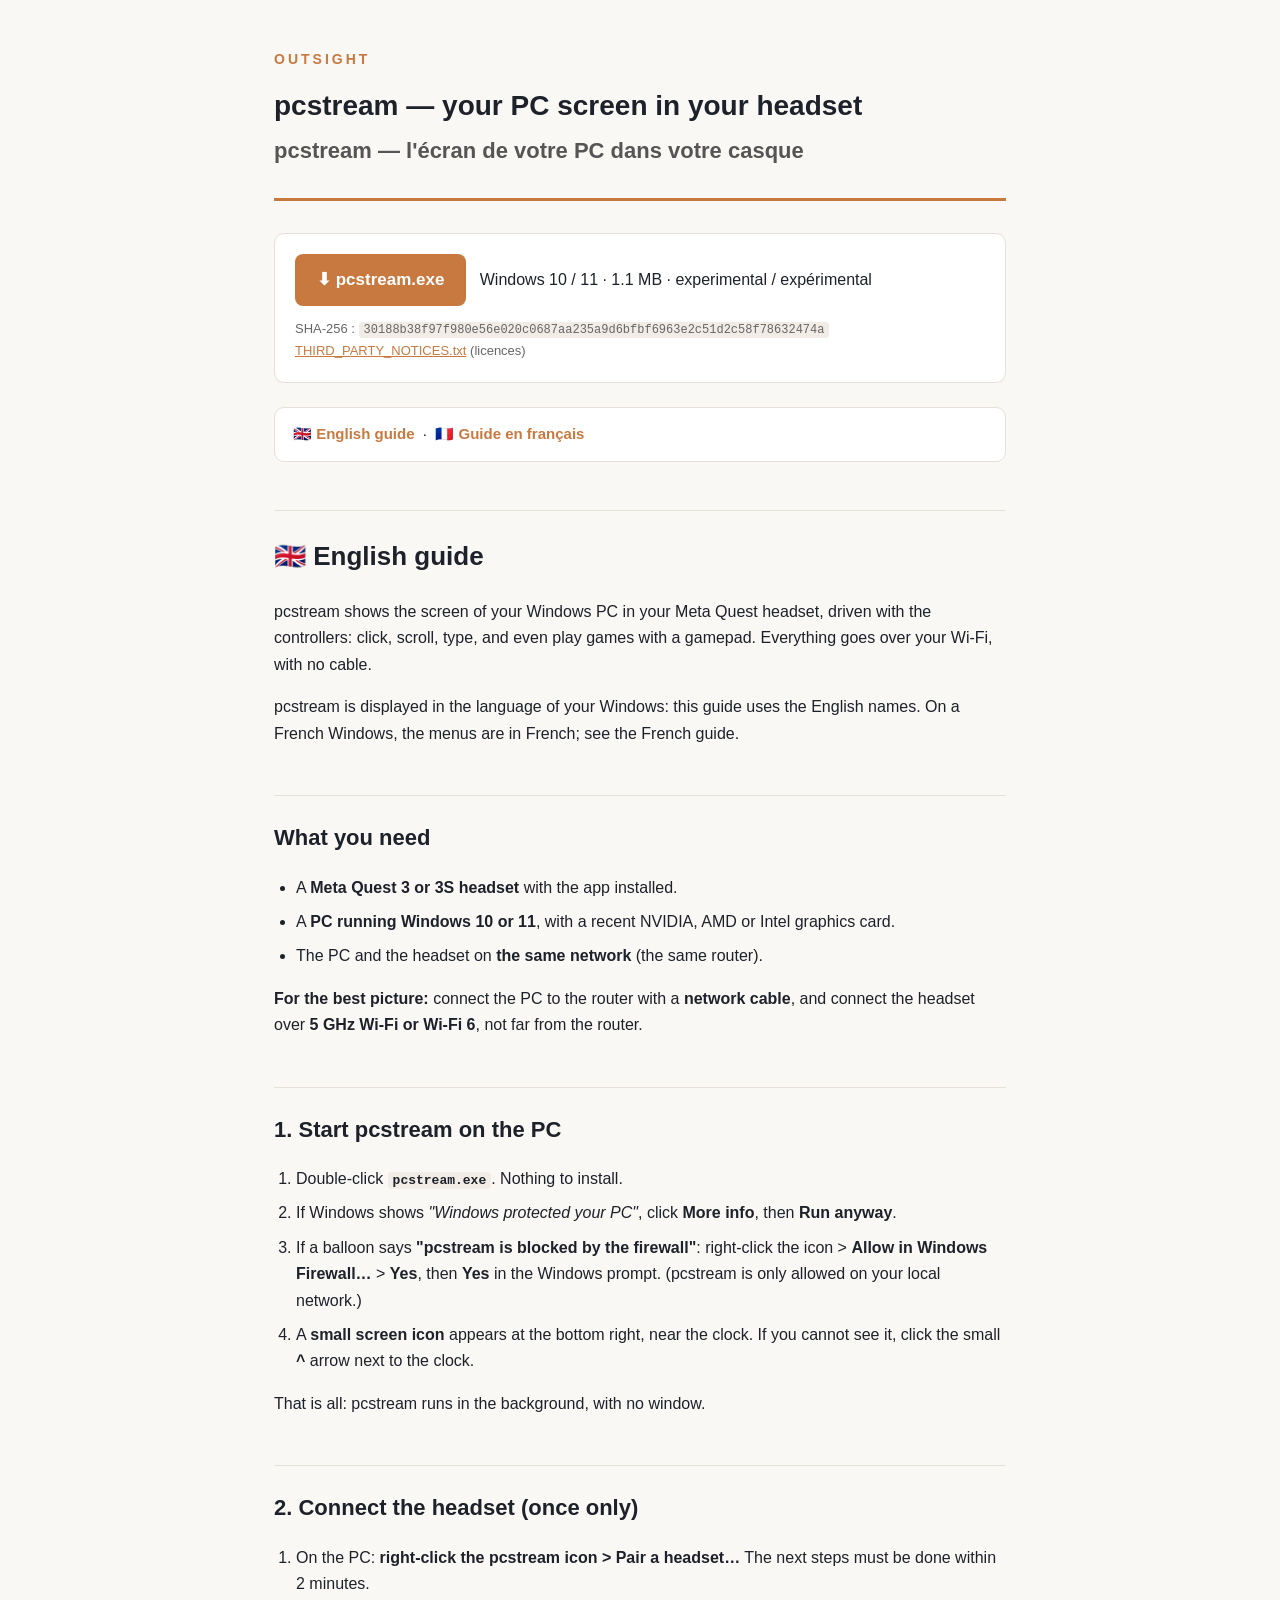
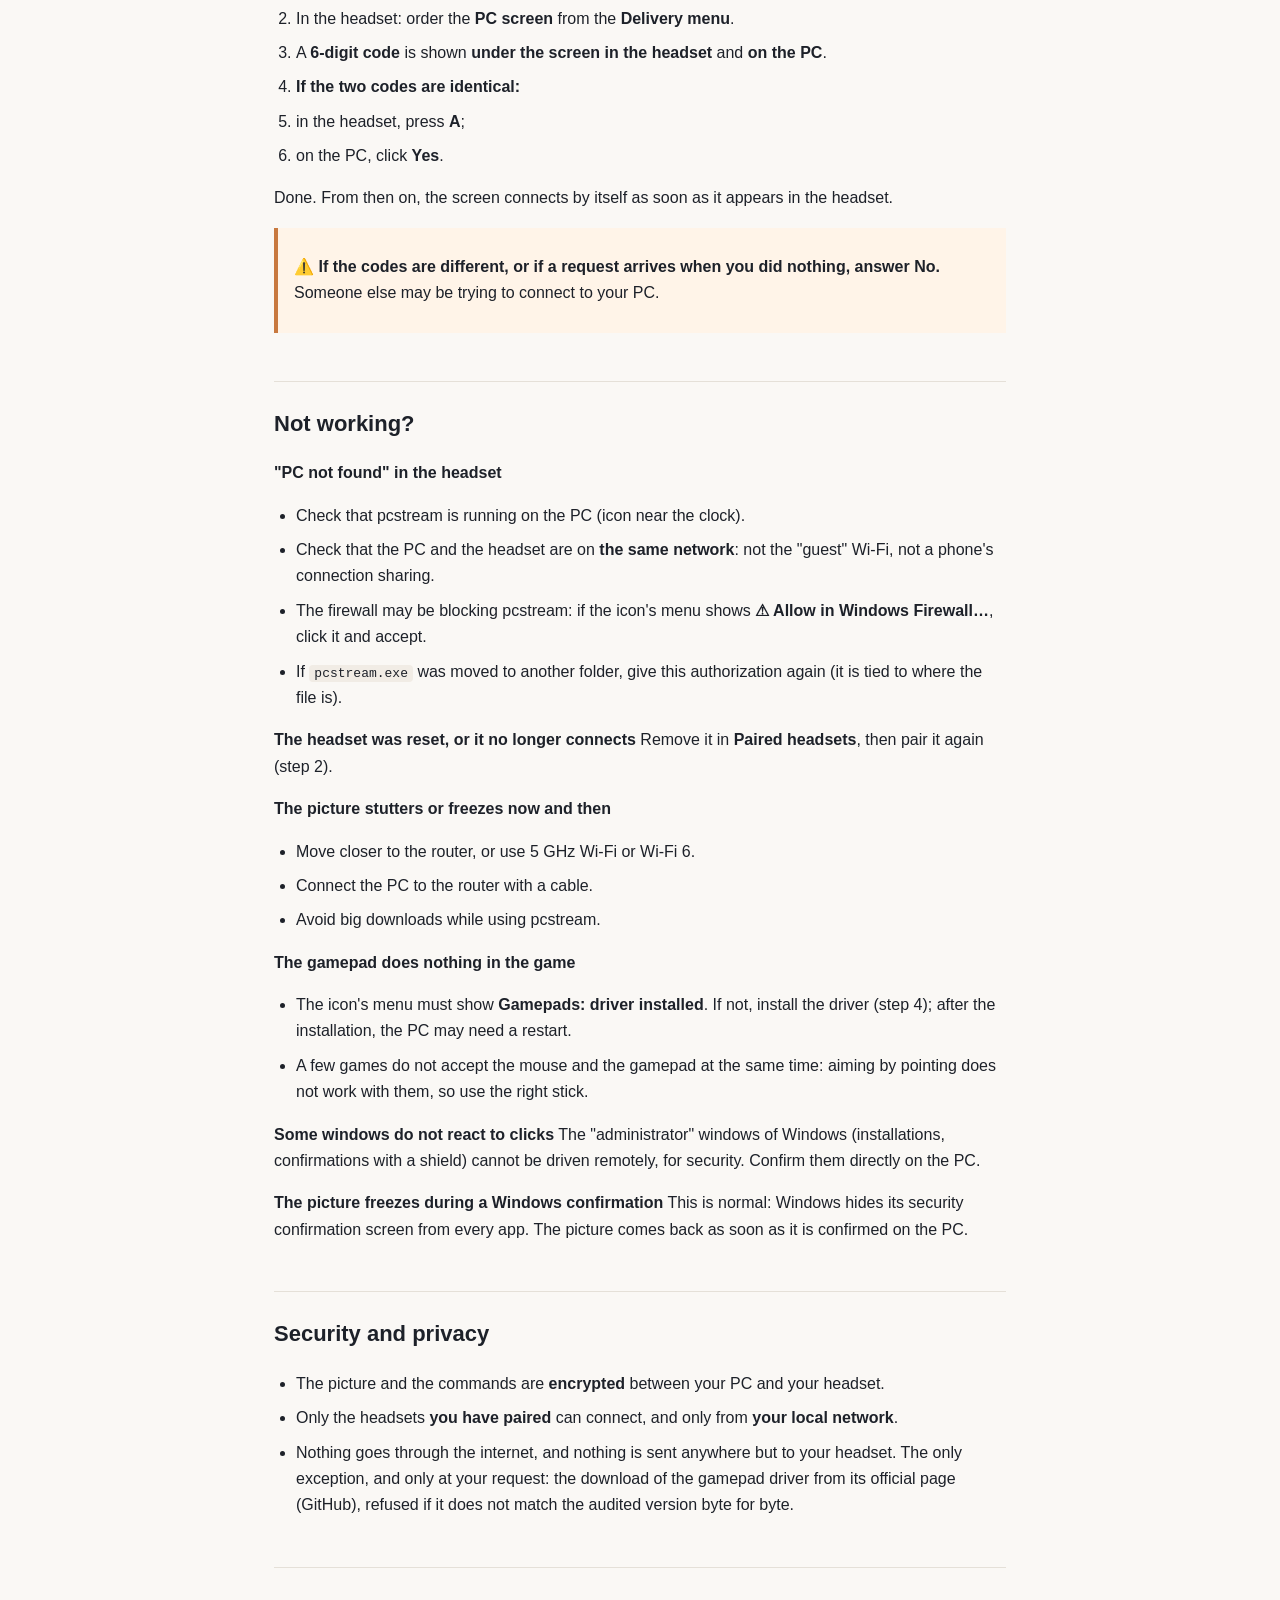
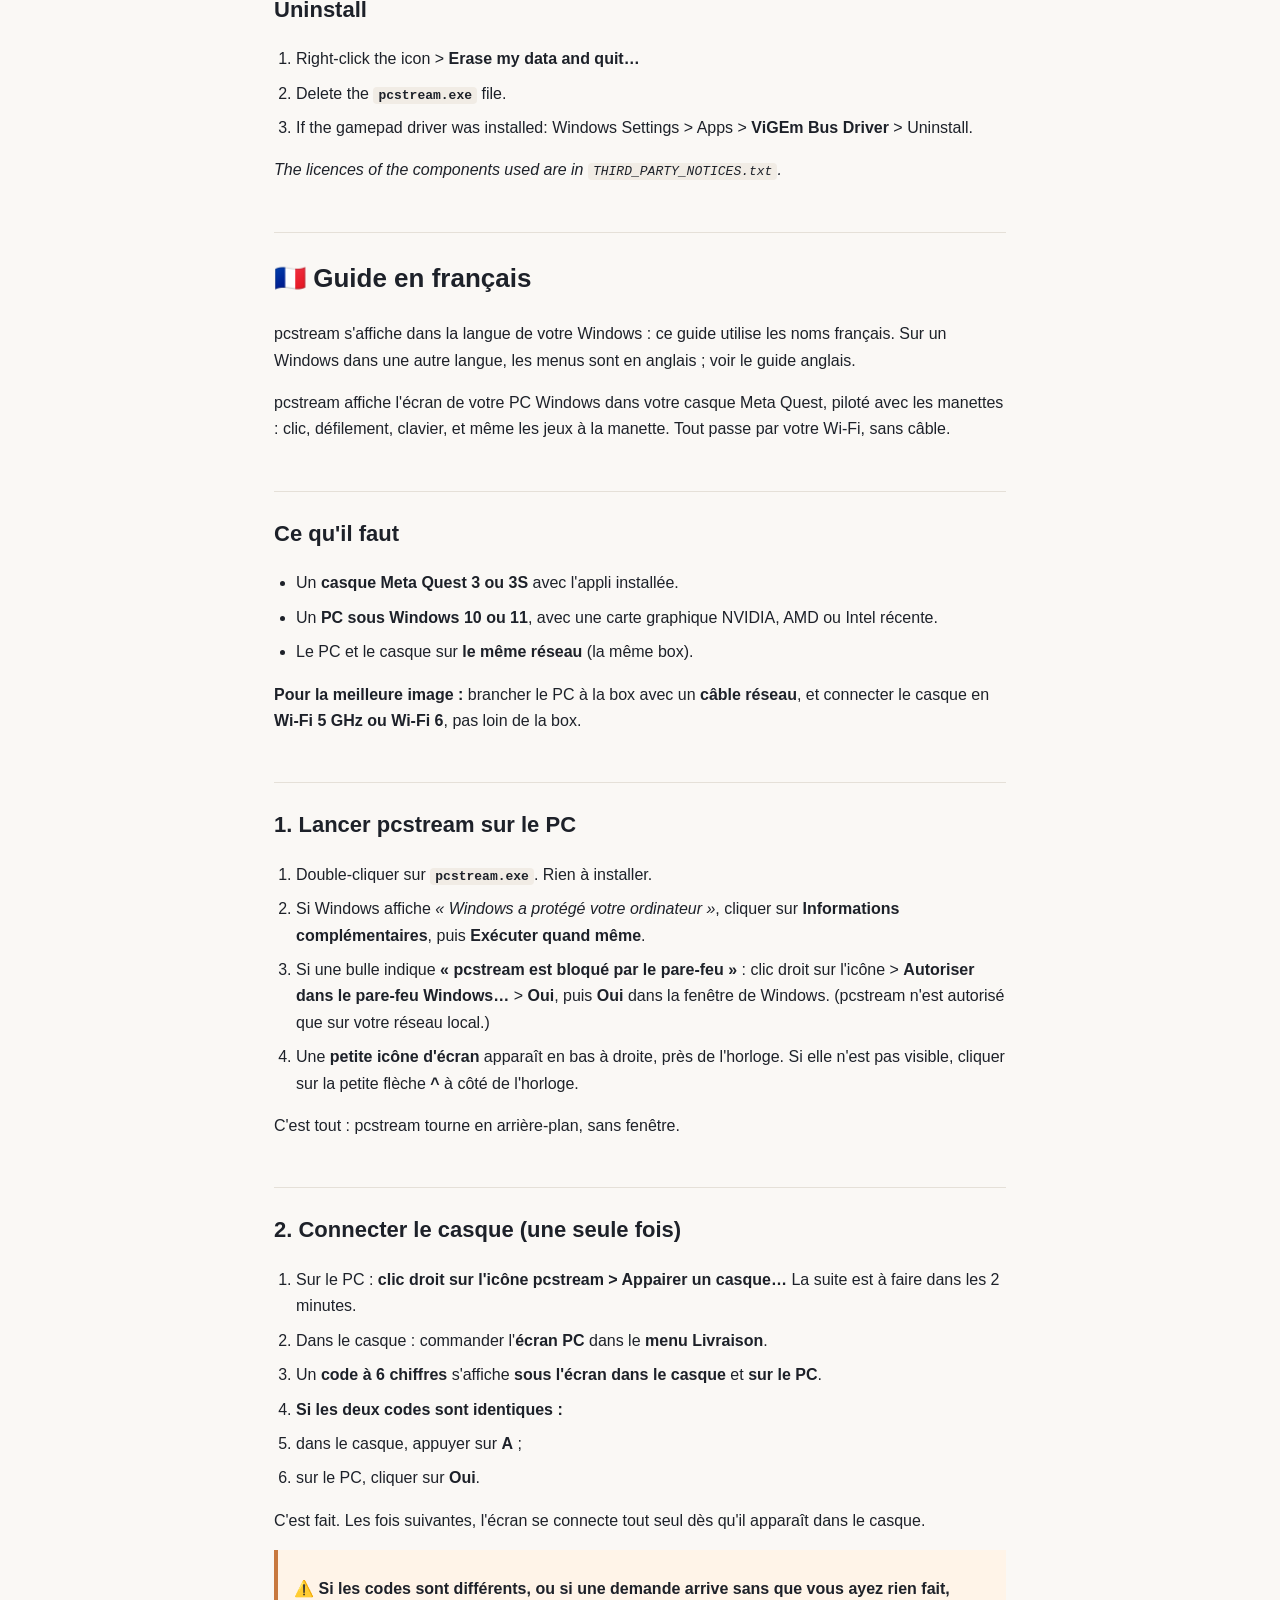
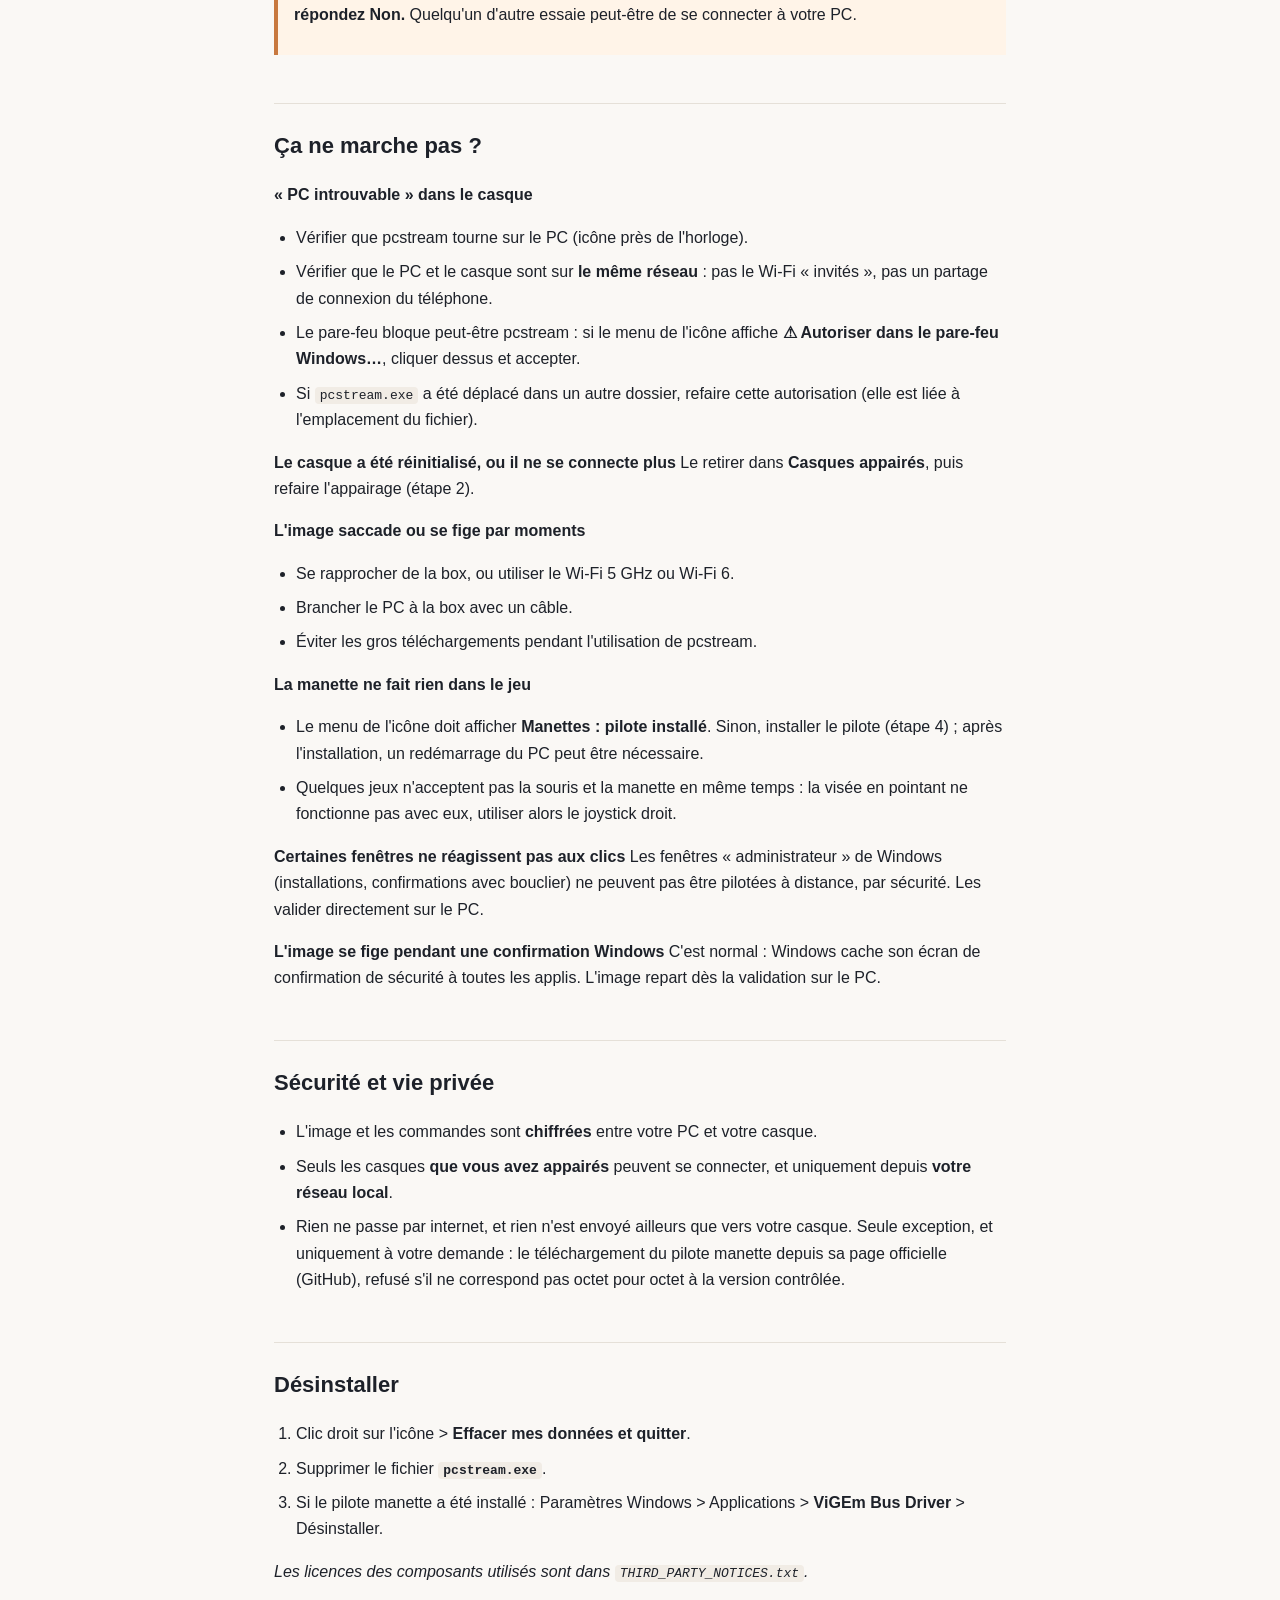
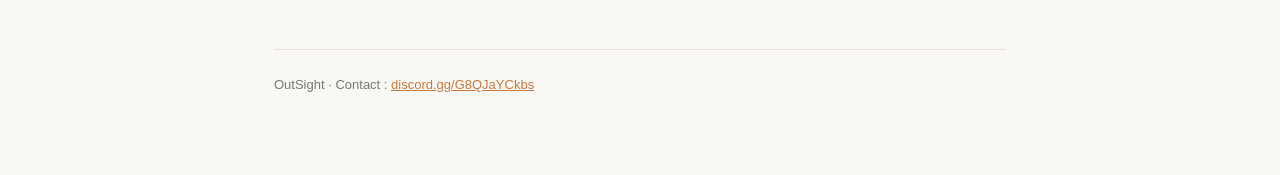
==== commit 6a64be99: "pcstream page: hide screen controls, gamepad and tray menu sections for now Co-Authored-By: Claude O" ====
--- a/pcstream/index.html
+++ b/pcstream/index.html
@@ -105,6 +105,7 @@
 Someone else may be trying to connect to your PC.</p>
 </blockquote>
 <hr />
+<!-- HIDDEN FOR NOW
 <h2>3. Use the screen</h2>
 <p>Aim at the screen with the <strong>right controller</strong>:</p>
 <table>
@@ -257,6 +258,7 @@
 <p>The colour of the icon shows the state: <strong>grey</strong> waiting, <strong>blue</strong> connected,
 <strong>green</strong> pairing in progress, <strong>orange</strong> paused.</p>
 <hr />
+-->
 <h2>Not working?</h2>
 <p><strong>"PC not found" in the headset</strong></p>
 <ul>
@@ -354,6 +356,7 @@
 répondez Non.</strong> Quelqu'un d'autre essaie peut-être de se connecter à votre PC.</p>
 </blockquote>
 <hr />
+<!-- HIDDEN FOR NOW
 <h2>3. Utiliser l'écran</h2>
 <p>Viser l'écran avec la <strong>manette droite</strong> :</p>
 <table>
@@ -506,6 +509,7 @@
 <p>La couleur de l'icône indique l'état : <strong>gris</strong> en attente, <strong>bleu</strong> connecté,
 <strong>vert</strong> appairage en cours, <strong>orange</strong> en pause.</p>
 <hr />
+-->
 <h2>Ça ne marche pas ?</h2>
 <p><strong>« PC introuvable » dans le casque</strong></p>
 <ul>
@@ -553,10 +557,8 @@
 <ol>
 <li>Clic droit sur l'icône &gt; <strong>Effacer mes données et quitter</strong>.</li>
 <li>Supprimer le fichier <strong><code>pcstream.exe</code></strong>.</li>
-<li>Si le pilote manette a été installé : Paramètres Windows &gt; Applications &gt; <strong>ViGEm Bus Driver</strong><blockquote>
-<p>Désinstaller.</p>
-</blockquote>
-</li>
+<li>Si le pilote manette a été installé : Paramètres Windows &gt; Applications &gt; <strong>ViGEm Bus Driver</strong>
+   &gt; Désinstaller.</li>
 </ol>
 <hr />
 <p><em>Les licences des composants utilisés sont dans <code>THIRD_PARTY_NOTICES.txt</code>.</em></p>
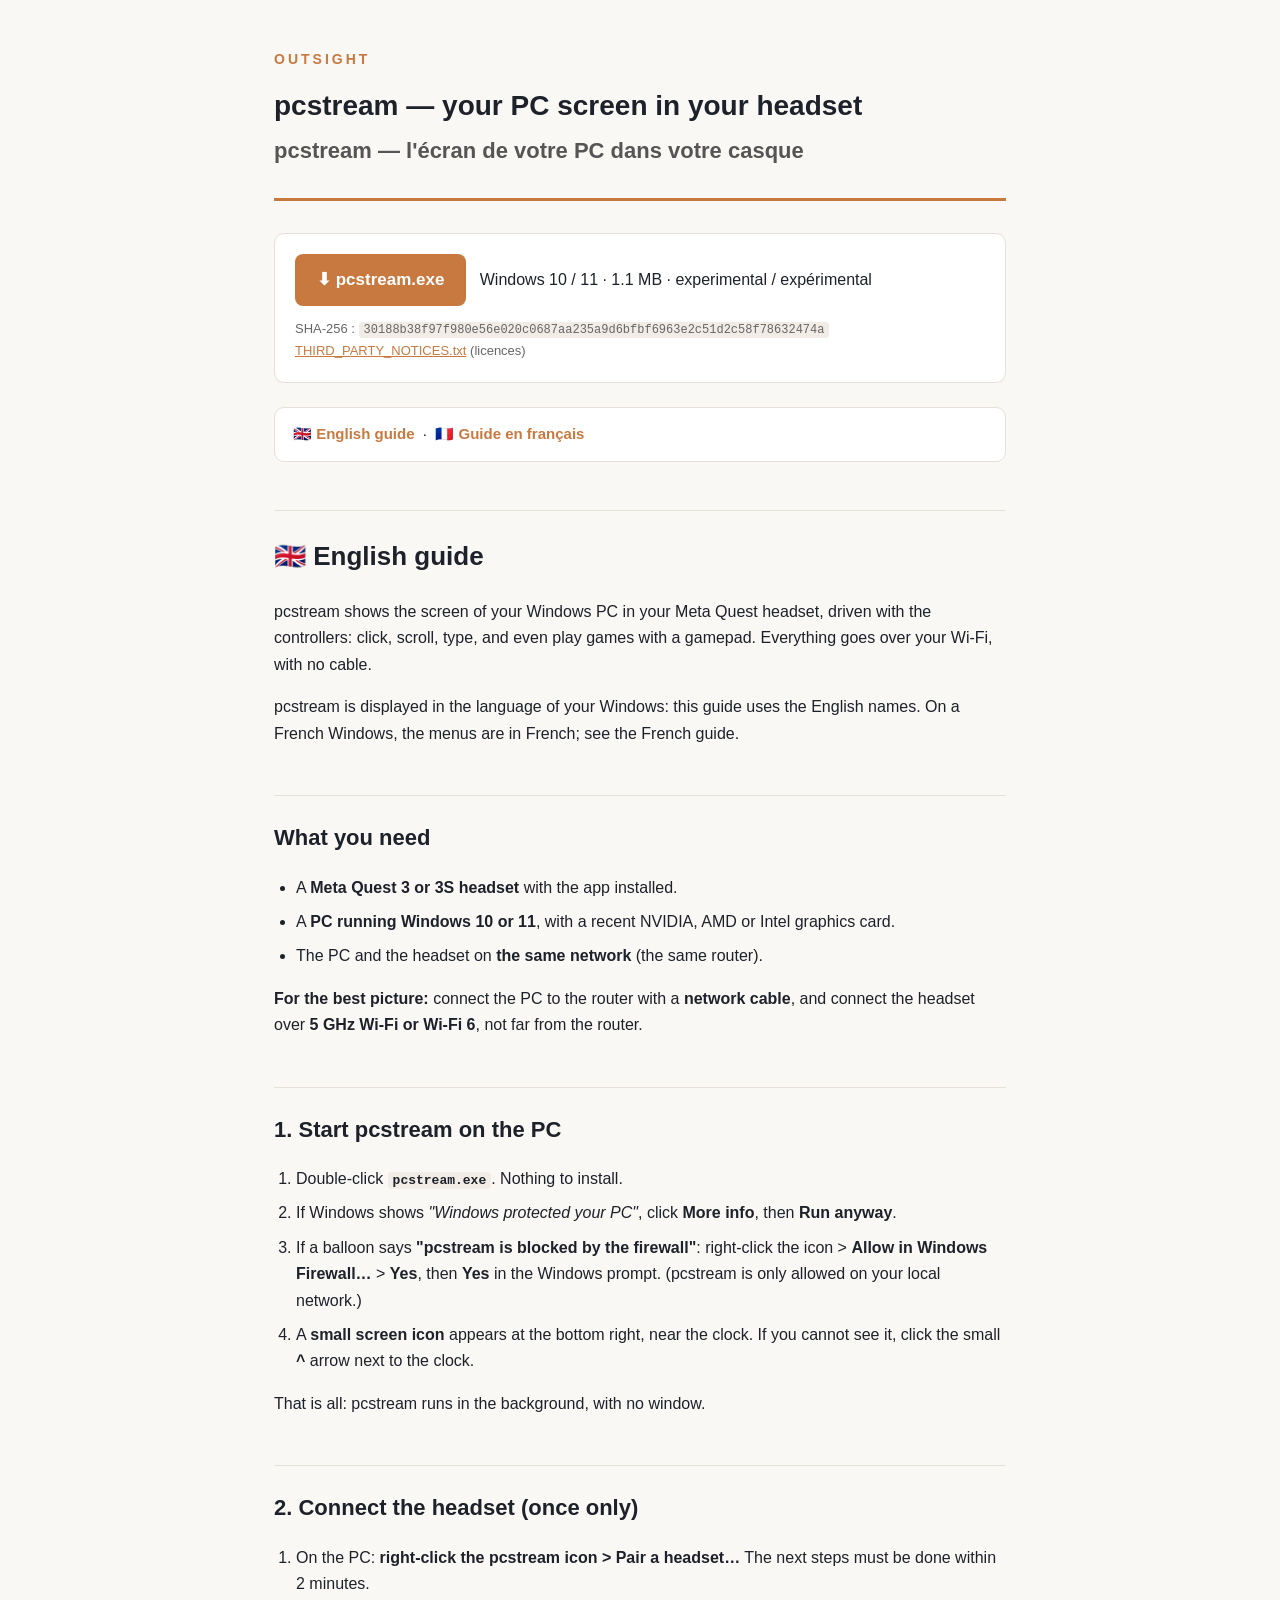
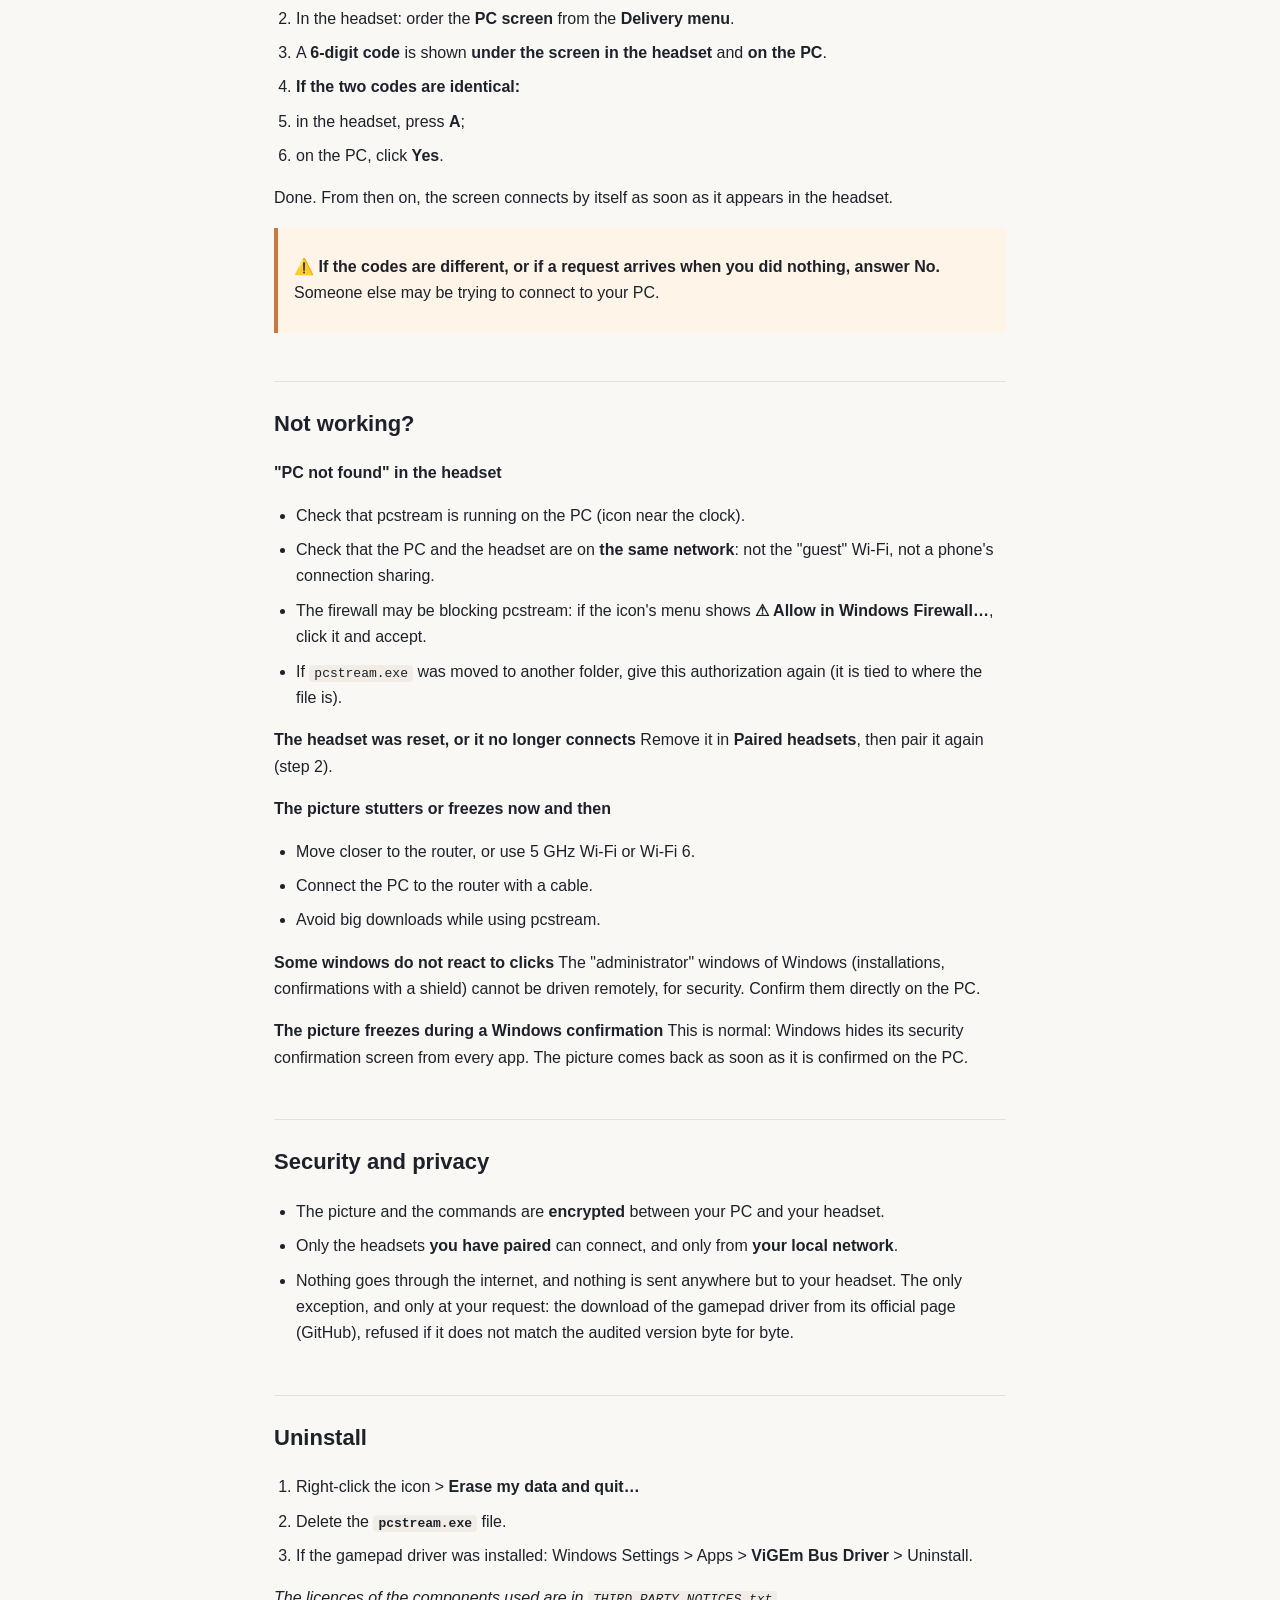
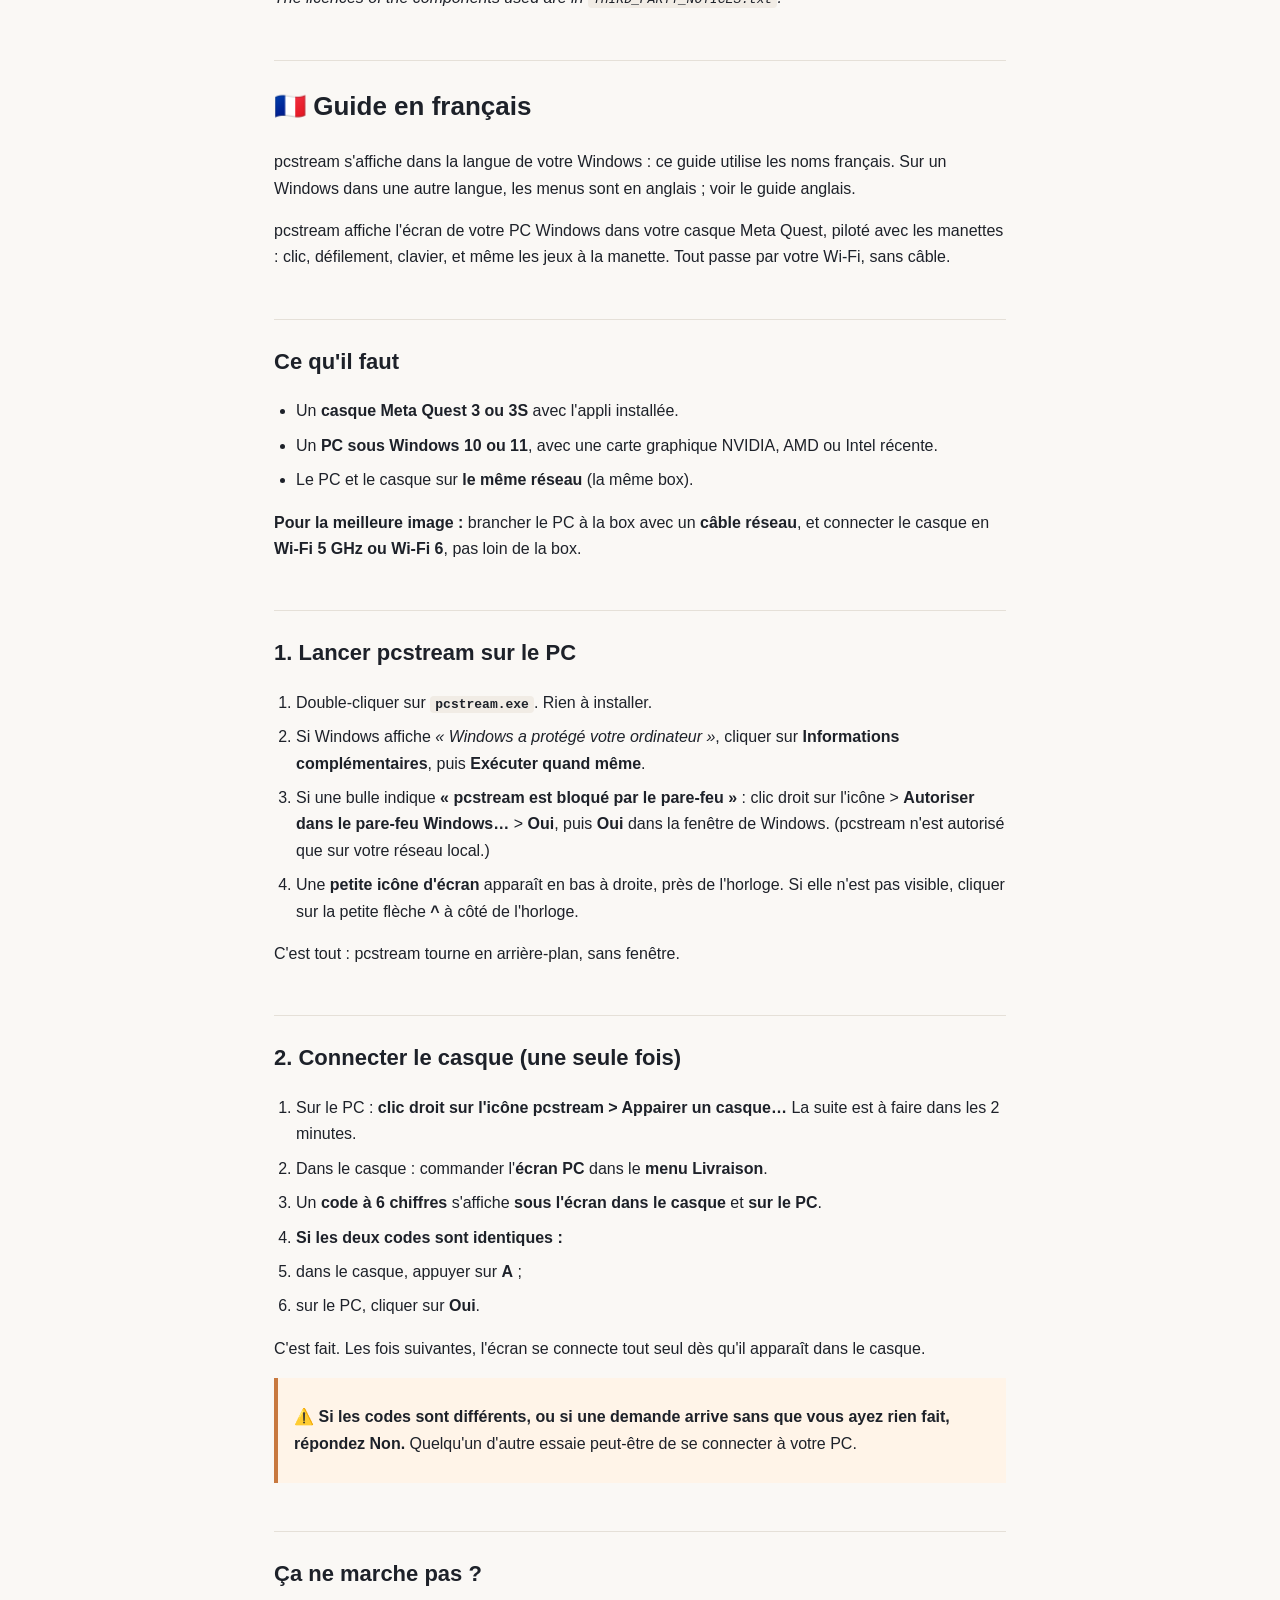
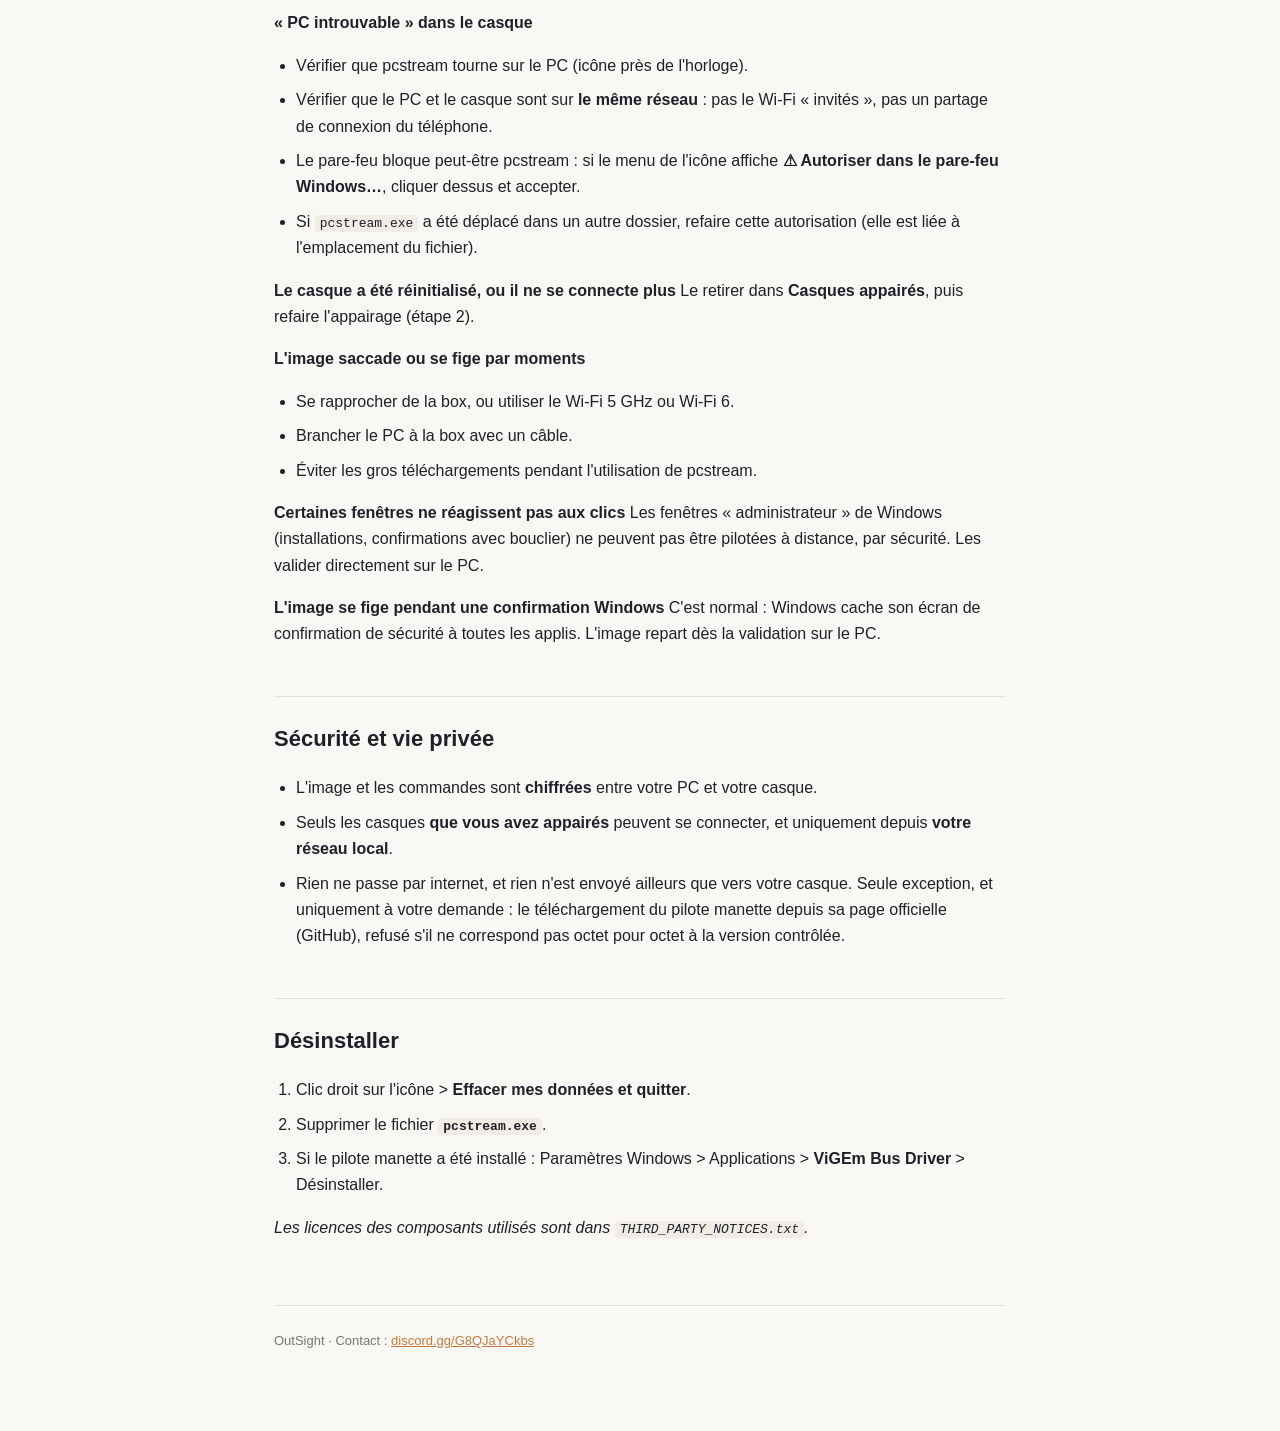
==== commit 7fc4d305: "pcstream page: hide the gamepad troubleshooting item for now Co-Authored-By: Claude Opus 5.5 <norepl" ====
--- a/pcstream/index.html
+++ b/pcstream/index.html
@@ -278,6 +278,7 @@
 <li>Connect the PC to the router with a cable.</li>
 <li>Avoid big downloads while using pcstream.</li>
 </ul>
+<!-- HIDDEN FOR NOW
 <p><strong>The gamepad does nothing in the game</strong></p>
 <ul>
 <li>The icon's menu must show <strong>Gamepads: driver installed</strong>. If not, install the driver
@@ -285,6 +286,7 @@
 <li>A few games do not accept the mouse and the gamepad at the same time: aiming by pointing does
   not work with them, so use the right stick.</li>
 </ul>
+-->
 <p><strong>Some windows do not react to clicks</strong>
 The "administrator" windows of Windows (installations, confirmations with a shield) cannot be
 driven remotely, for security. Confirm them directly on the PC.</p>
@@ -529,6 +531,7 @@
 <li>Brancher le PC à la box avec un câble.</li>
 <li>Éviter les gros téléchargements pendant l'utilisation de pcstream.</li>
 </ul>
+<!-- HIDDEN FOR NOW
 <p><strong>La manette ne fait rien dans le jeu</strong></p>
 <ul>
 <li>Le menu de l'icône doit afficher <strong>Manettes : pilote installé</strong>. Sinon, installer le pilote
@@ -536,6 +539,7 @@
 <li>Quelques jeux n'acceptent pas la souris et la manette en même temps : la visée en pointant ne
   fonctionne pas avec eux, utiliser alors le joystick droit.</li>
 </ul>
+-->
 <p><strong>Certaines fenêtres ne réagissent pas aux clics</strong>
 Les fenêtres « administrateur » de Windows (installations, confirmations avec bouclier) ne
 peuvent pas être pilotées à distance, par sécurité. Les valider directement sur le PC.</p>
